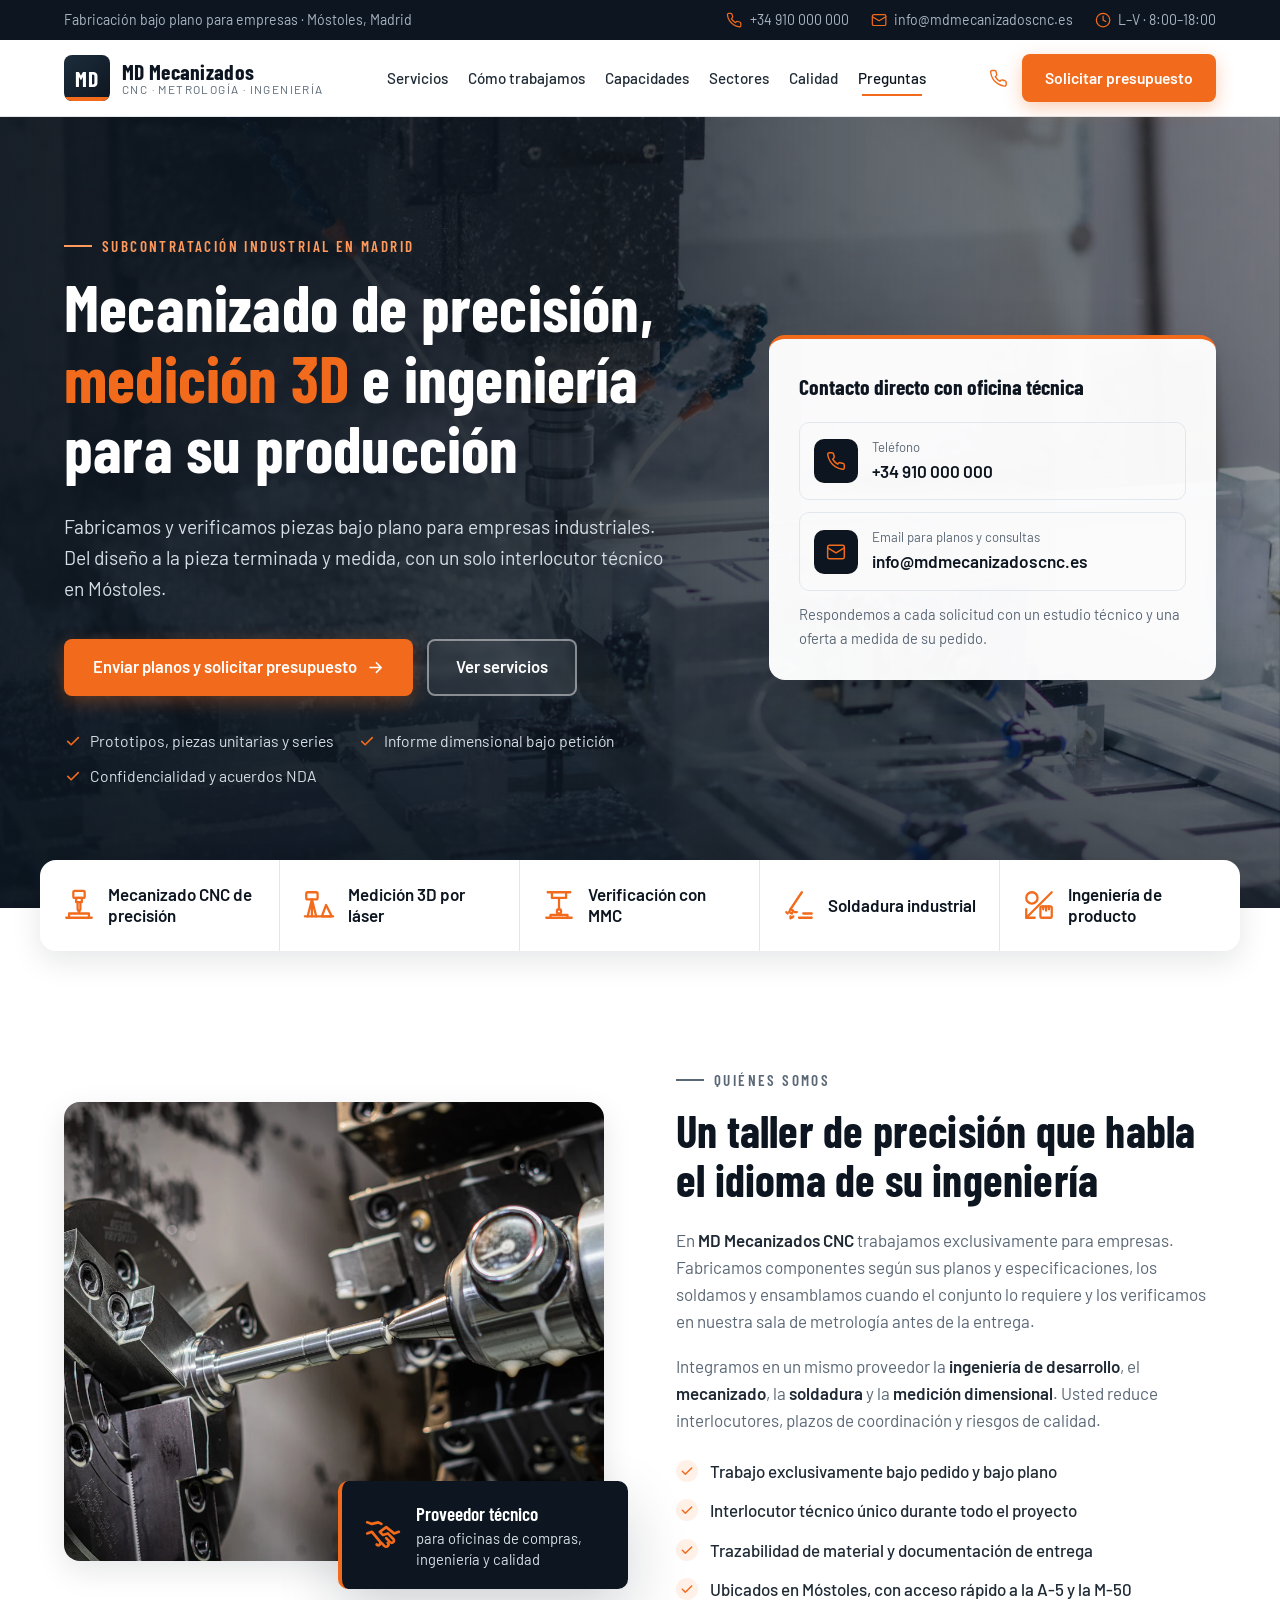
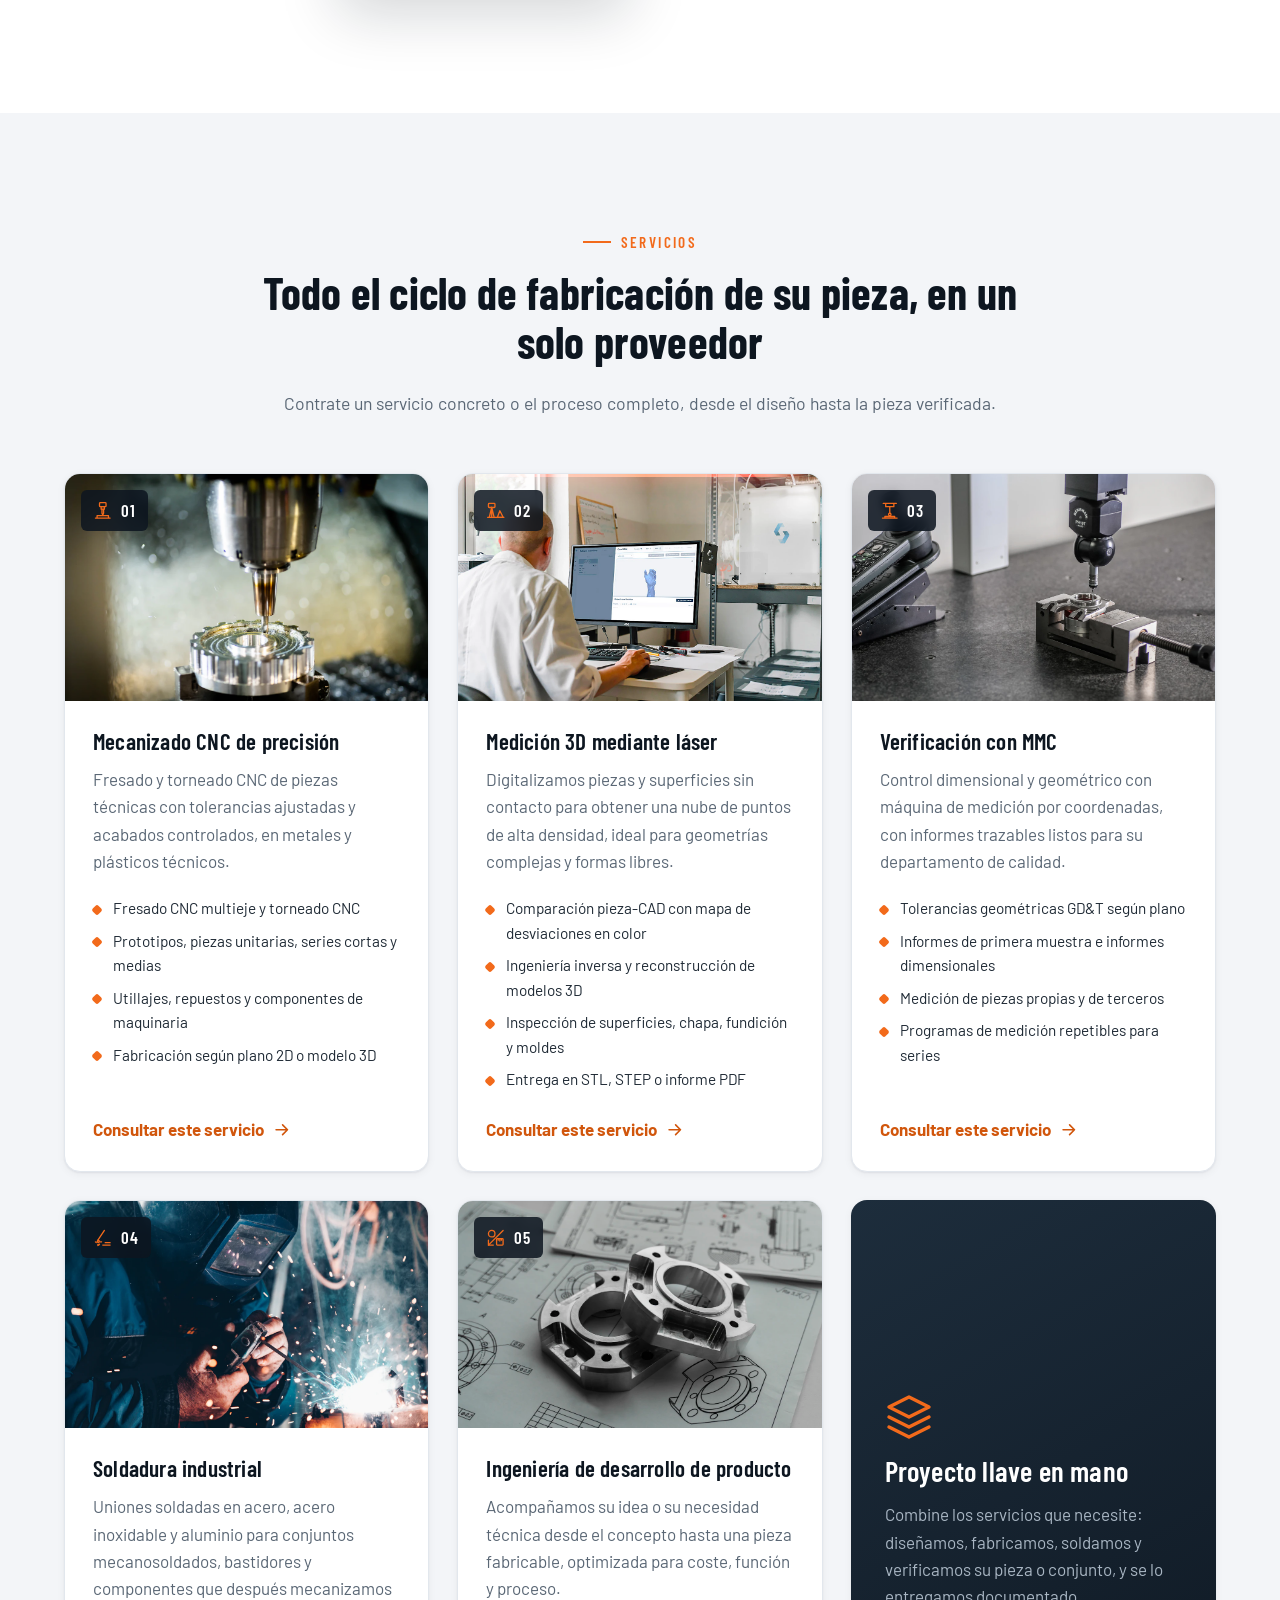
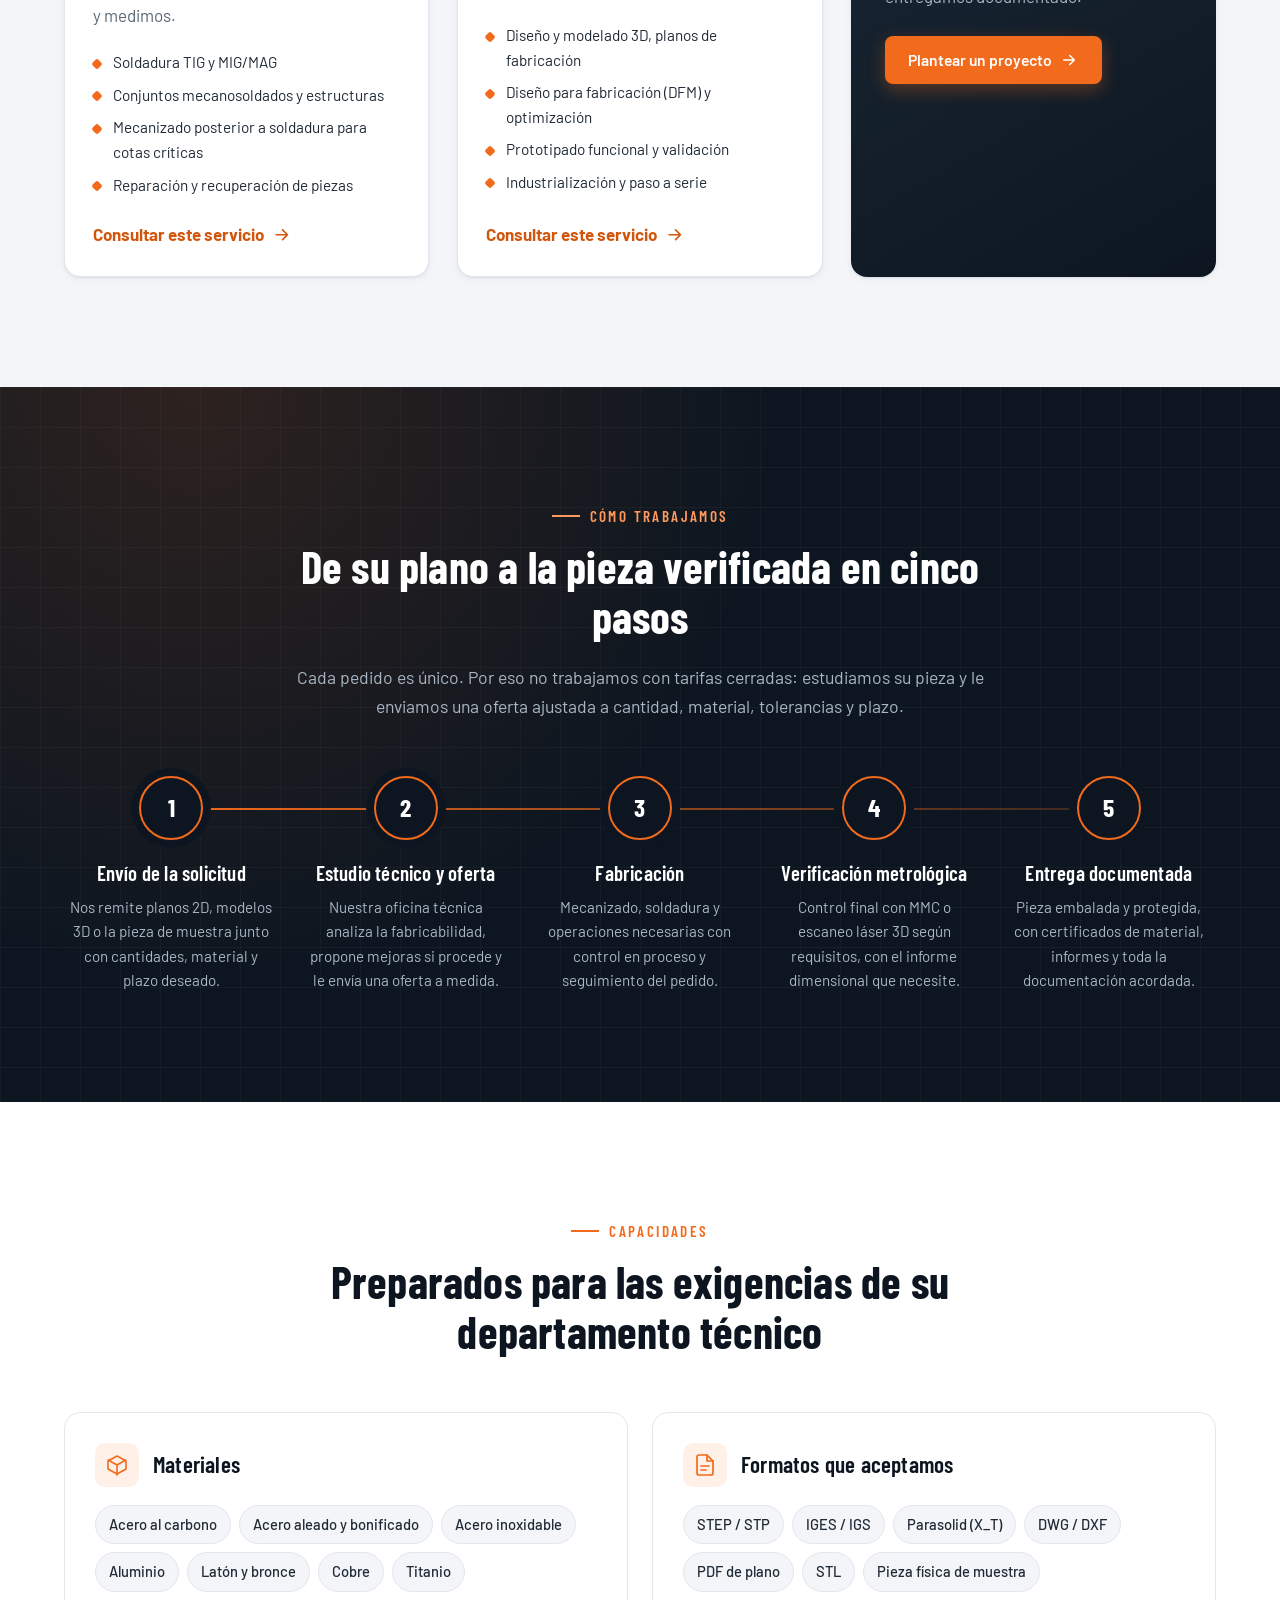
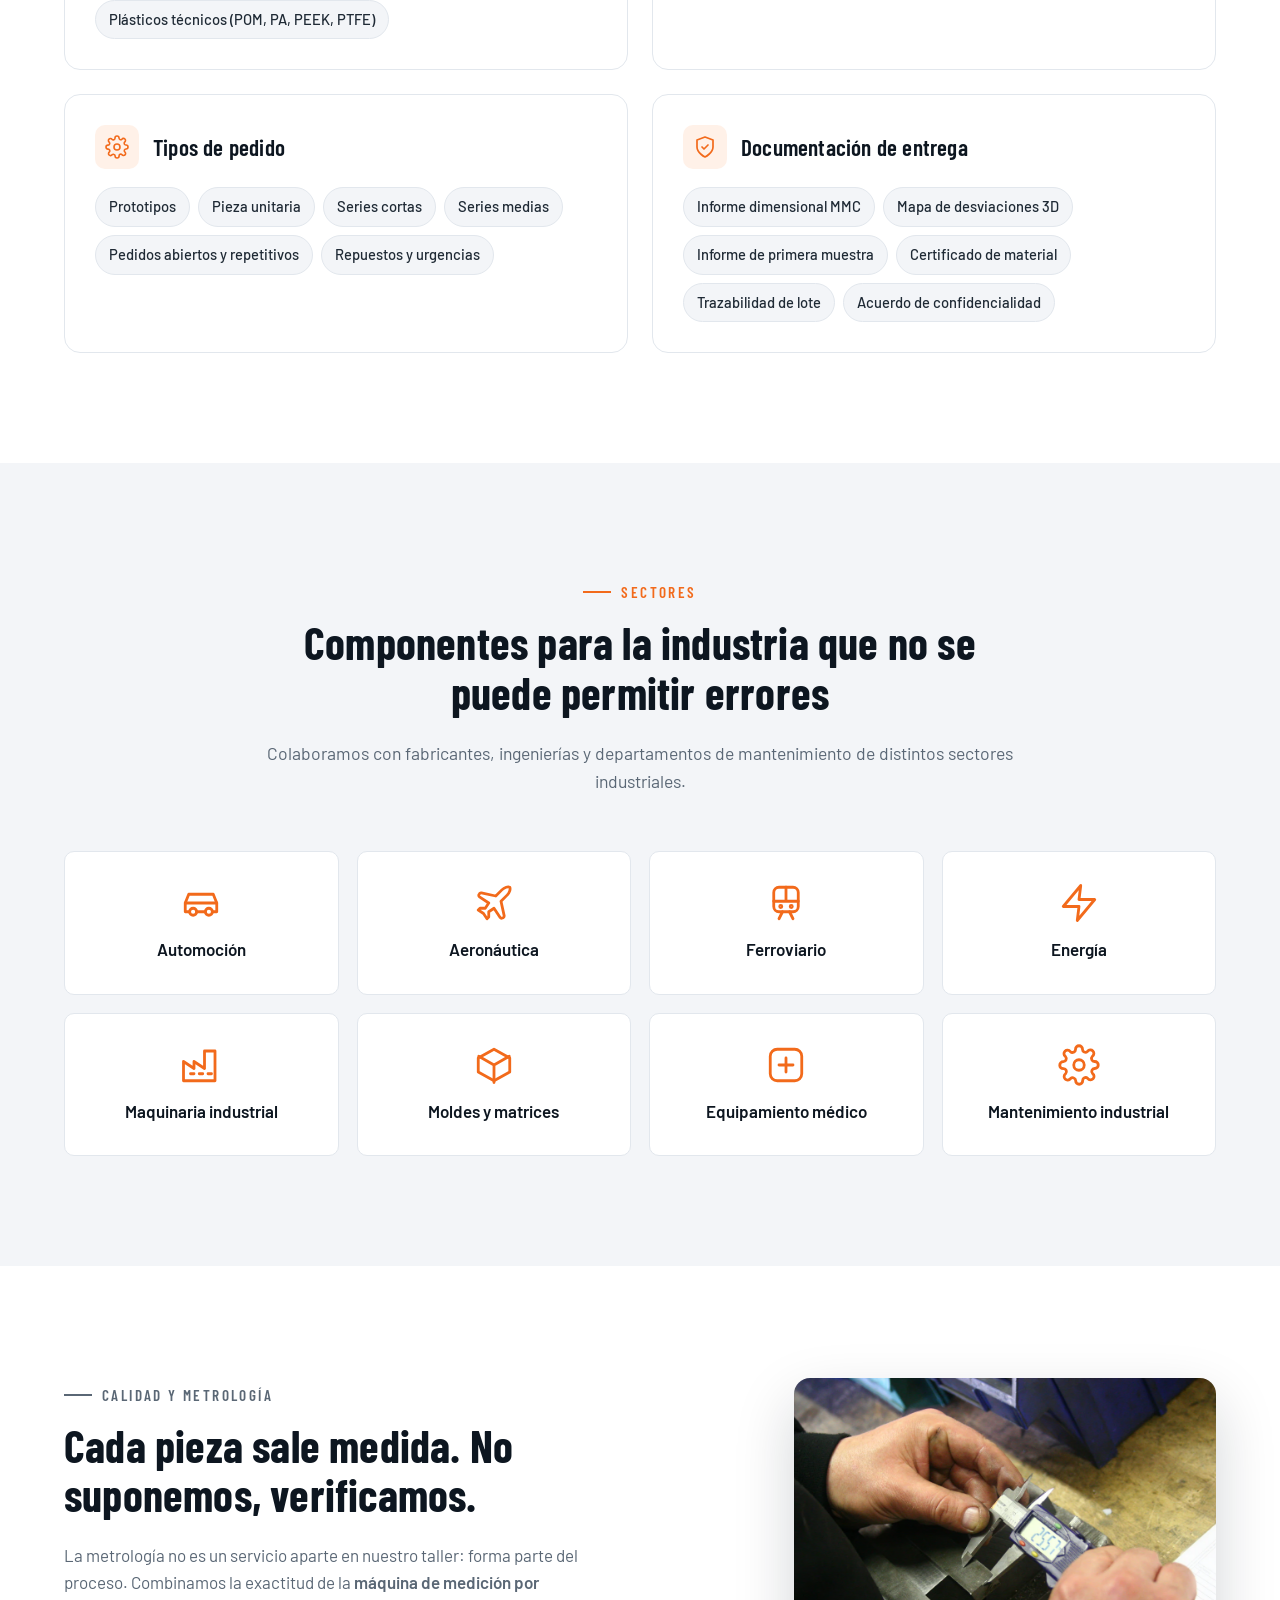
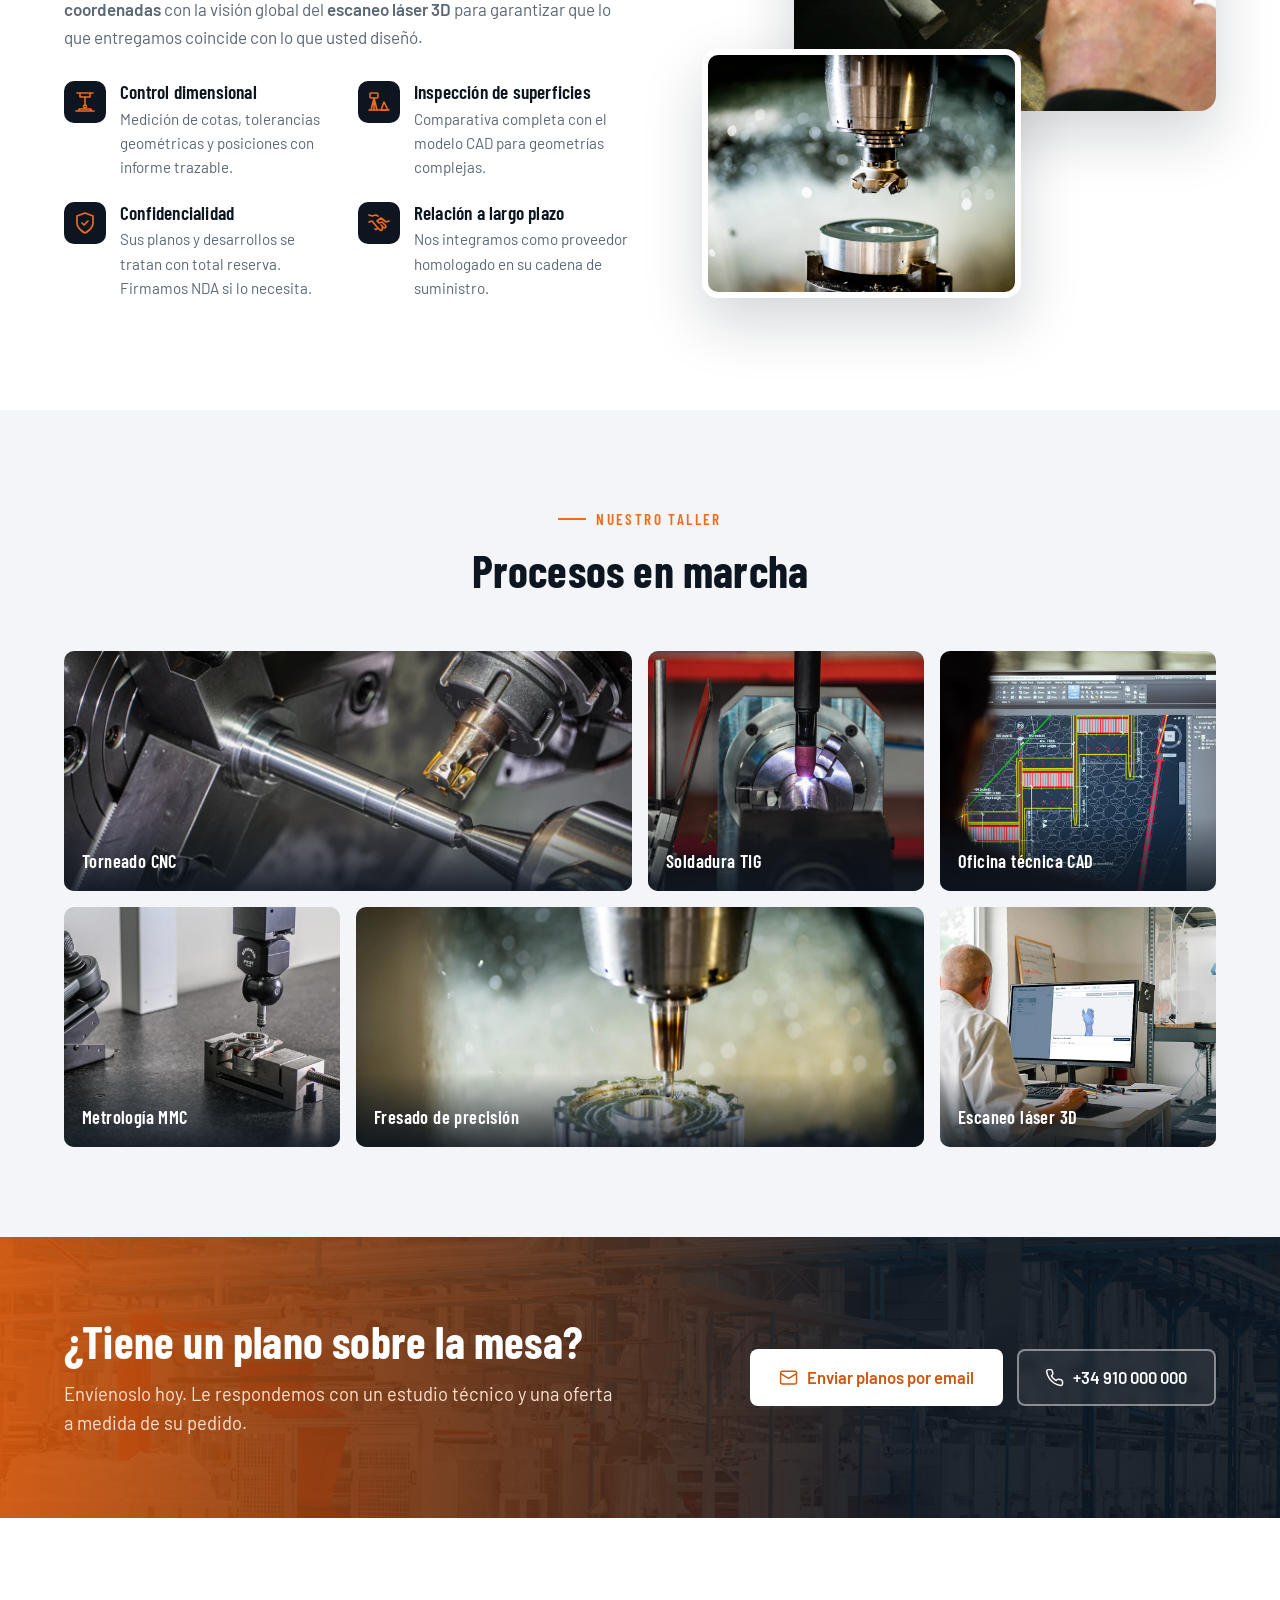
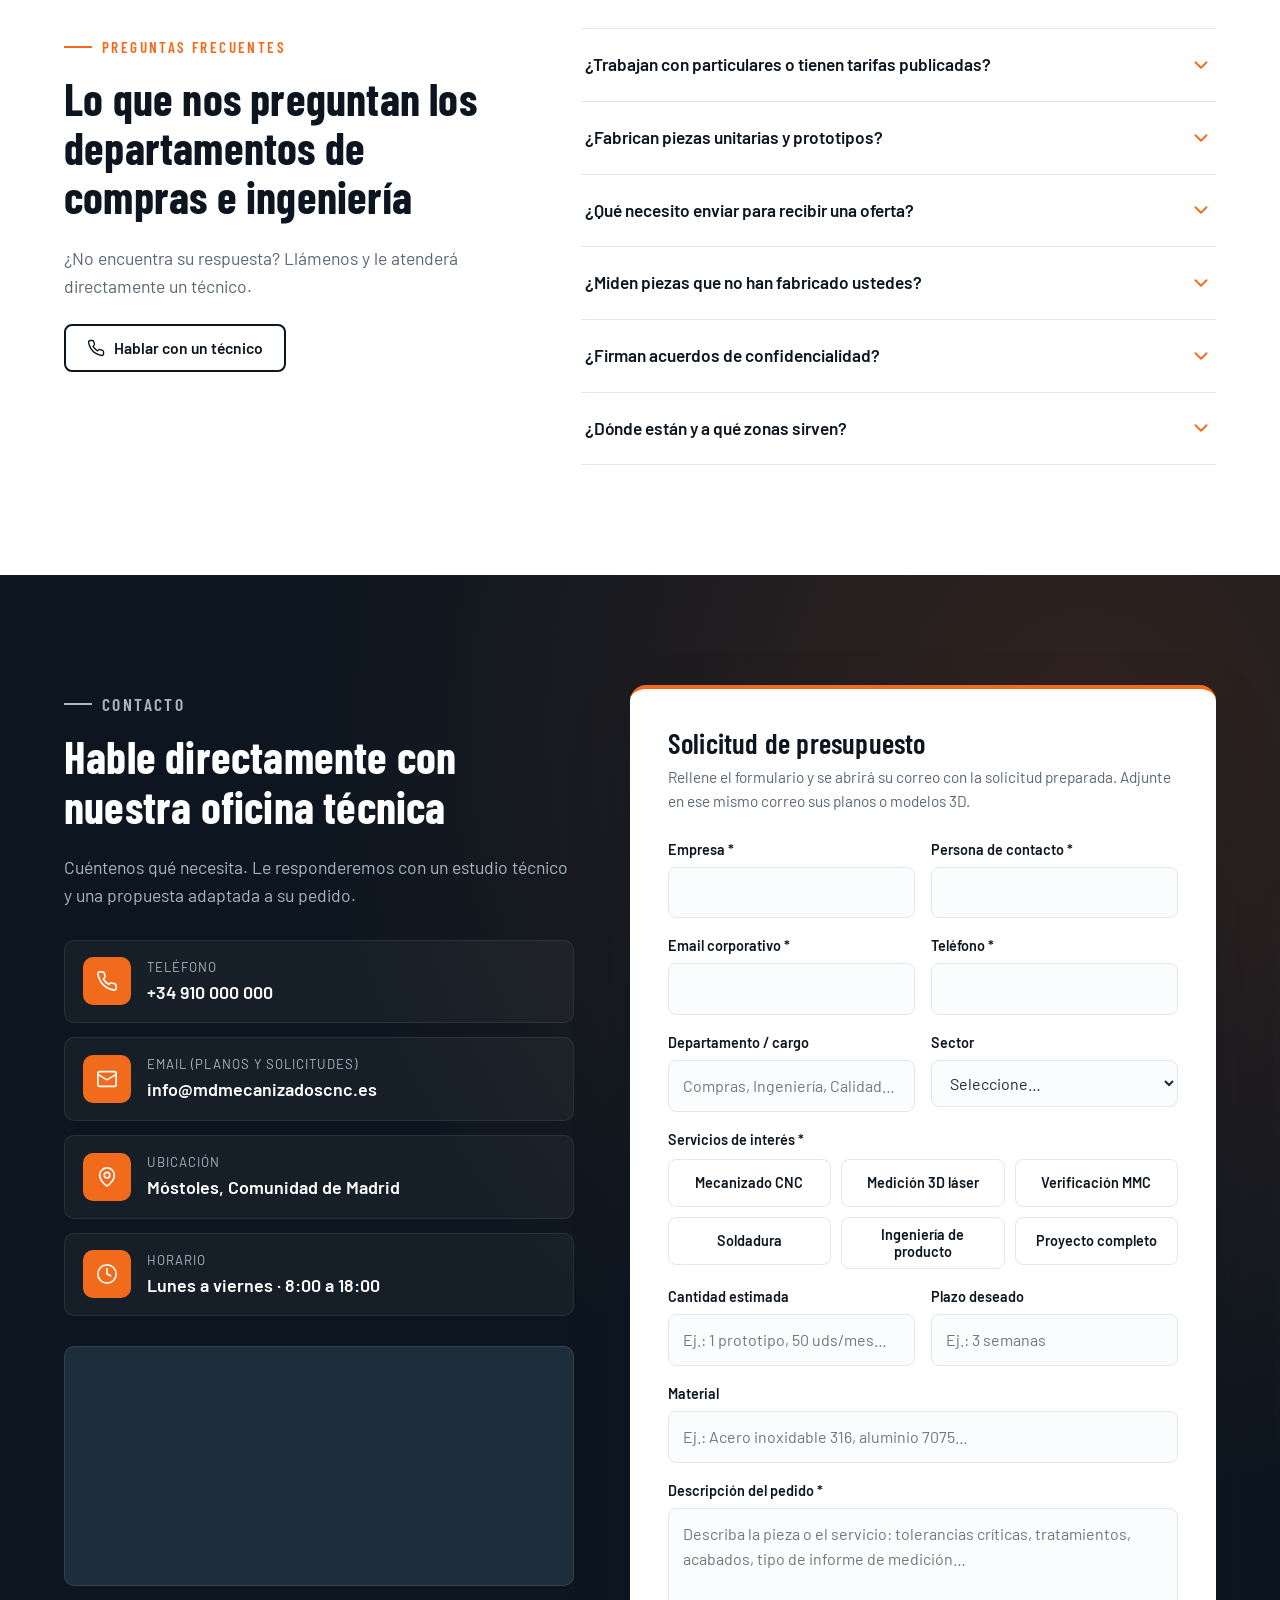
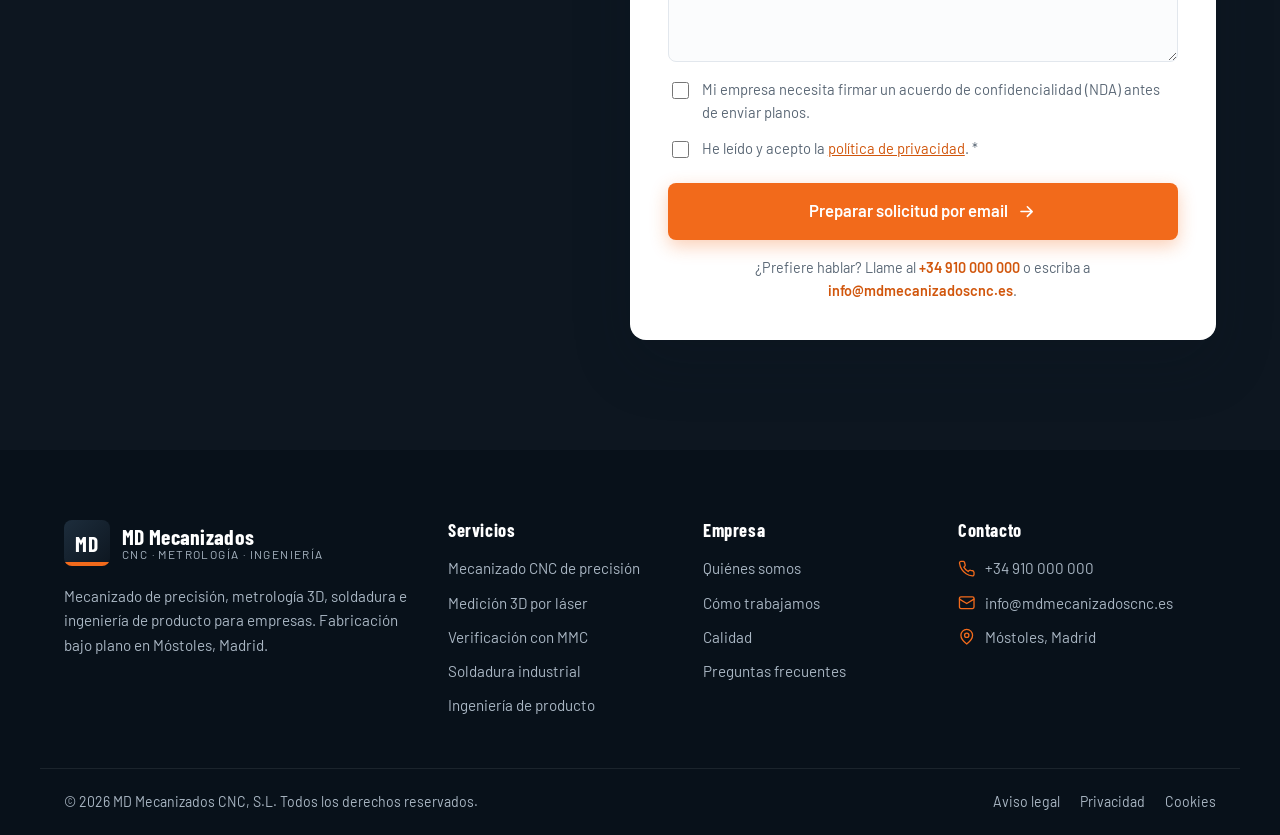
==== index.html @ 77278c68 "Crear web corporativa B2B para MD Mecanizados CNC Web estática orientada a empresas para un taller d" ====
<!doctype html>
<html lang="es" class="no-js">
<head>
  <meta charset="utf-8">
  <meta name="viewport" content="width=device-width, initial-scale=1">
  <title>MD Mecanizados CNC · Mecanizado de precisión y metrología en Móstoles (Madrid)</title>
  <meta name="description" content="Mecanizado CNC de precisión, medición 3D por láser, verificación con MMC, soldadura e ingeniería de desarrollo de producto para empresas. Fabricación bajo plano en Móstoles, Madrid. Solicite presupuesto.">
  <meta name="keywords" content="mecanizado CNC Móstoles, mecanizado de precisión Madrid, medición 3D láser, MMC, máquina de medición por coordenadas, soldadura industrial, ingeniería de producto, fabricación bajo plano, subcontratación mecanizado">
  <meta name="theme-color" content="#0d1620">
  <link rel="canonical" href="https://www.mdmecanizadoscnc.es/">

  <meta property="og:type" content="website">
  <meta property="og:locale" content="es_ES">
  <meta property="og:title" content="MD Mecanizados CNC · Mecanizado de precisión y metrología">
  <meta property="og:description" content="Su socio industrial en Móstoles: mecanizado CNC, medición 3D láser, MMC, soldadura e ingeniería de producto. Fabricación bajo plano para empresas.">
  <meta property="og:image" content="assets/img/hero-fresado-cnc.webp">

  <link rel="icon" href="assets/img/favicon.svg" type="image/svg+xml">
  <link rel="preload" as="image" href="assets/img/hero-fresado-cnc.webp">
  <link rel="preload" href="assets/fonts/barlow-condensed-700.woff2" as="font" type="font/woff2" crossorigin>
  <link rel="stylesheet" href="assets/css/styles.css">

  <script type="application/ld+json">
  {
    "@context": "https://schema.org",
    "@type": "LocalBusiness",
    "name": "MD Mecanizados CNC, S.L.",
    "description": "Mecanizado CNC de precisión, medición 3D por láser, verificación dimensional con MMC, soldadura e ingeniería de desarrollo de producto para empresas.",
    "url": "https://www.mdmecanizadoscnc.es/",
    "telephone": "+34 910 000 000",
    "email": "info@mdmecanizadoscnc.es",
    "image": "assets/img/hero-fresado-cnc.webp",
    "address": {
      "@type": "PostalAddress",
      "addressLocality": "Móstoles",
      "addressRegion": "Madrid",
      "addressCountry": "ES"
    },
    "areaServed": "ES",
    "openingHoursSpecification": [{
      "@type": "OpeningHoursSpecification",
      "dayOfWeek": ["Monday", "Tuesday", "Wednesday", "Thursday", "Friday"],
      "opens": "08:00",
      "closes": "18:00"
    }]
  }
  </script>
</head>
<body>

<!-- Iconos SVG reutilizables -->
<svg width="0" height="0" style="position:absolute" aria-hidden="true">
  <symbol id="i-phone" viewBox="0 0 24 24"><path fill="none" stroke="currentColor" stroke-width="1.8" stroke-linecap="round" stroke-linejoin="round" d="M22 16.9v3a2 2 0 0 1-2.2 2 19.8 19.8 0 0 1-8.6-3.1 19.5 19.5 0 0 1-6-6A19.8 19.8 0 0 1 2.1 4.2 2 2 0 0 1 4.1 2h3a2 2 0 0 1 2 1.7c.1.9.4 1.8.7 2.7a2 2 0 0 1-.5 2.1L8 9.8a16 16 0 0 0 6 6l1.3-1.3a2 2 0 0 1 2.1-.4c.9.3 1.8.6 2.7.7a2 2 0 0 1 1.7 2z"/></symbol>
  <symbol id="i-mail" viewBox="0 0 24 24"><g fill="none" stroke="currentColor" stroke-width="1.8" stroke-linecap="round" stroke-linejoin="round"><rect x="2" y="4" width="20" height="16" rx="2"/><path d="m22 7-10 6L2 7"/></g></symbol>
  <symbol id="i-pin" viewBox="0 0 24 24"><g fill="none" stroke="currentColor" stroke-width="1.8" stroke-linecap="round" stroke-linejoin="round"><path d="M20 10c0 6-8 12-8 12s-8-6-8-12a8 8 0 0 1 16 0z"/><circle cx="12" cy="10" r="3"/></g></symbol>
  <symbol id="i-clock" viewBox="0 0 24 24"><g fill="none" stroke="currentColor" stroke-width="1.8" stroke-linecap="round"><circle cx="12" cy="12" r="10"/><path d="M12 6v6l4 2"/></g></symbol>
  <symbol id="i-arrow" viewBox="0 0 24 24"><path fill="none" stroke="currentColor" stroke-width="2" stroke-linecap="round" stroke-linejoin="round" d="M5 12h14M13 6l6 6-6 6"/></symbol>
  <symbol id="i-check" viewBox="0 0 24 24"><path fill="none" stroke="currentColor" stroke-width="2.2" stroke-linecap="round" stroke-linejoin="round" d="m5 12.5 4.5 4.5L19 7.5"/></symbol>
  <symbol id="i-mill" viewBox="0 0 24 24"><g fill="none" stroke="currentColor" stroke-width="1.6" stroke-linecap="round" stroke-linejoin="round"><rect x="8" y="2" width="8" height="5" rx="1"/><path d="M10 7h4v3h-4zM11 10h2v5l-1 2-1-2z"/><path d="M3 21h18M5 21v-3h14v3"/></g></symbol>
  <symbol id="i-laser" viewBox="0 0 24 24"><g fill="none" stroke="currentColor" stroke-width="1.6" stroke-linecap="round" stroke-linejoin="round"><rect x="3" y="3" width="8" height="5" rx="1"/><path d="M7 8l-3 12M7 8l3 12M7 8v12"/><path d="M14 20l3-8 4 8z"/><path d="M2 20h20"/></g></symbol>
  <symbol id="i-probe" viewBox="0 0 24 24"><g fill="none" stroke="currentColor" stroke-width="1.6" stroke-linecap="round" stroke-linejoin="round"><path d="M4 3h16M7 3v4h10V3M12 7v8"/><circle cx="12" cy="16.5" r="1.5"/><path d="M3 21h18M6 21v-2h12v2"/></g></symbol>
  <symbol id="i-weld" viewBox="0 0 24 24"><g fill="none" stroke="currentColor" stroke-width="1.6" stroke-linecap="round" stroke-linejoin="round"><path d="M14 3l-8 12"/><path d="M5 17l1-2 2 1-1 2z"/><path d="M8 20l-1 1M4 18l-1-1M9 17h1.5M6 21.5V20"/><path d="M12 21h9M15 18h6"/></g></symbol>
  <symbol id="i-eng" viewBox="0 0 24 24"><g fill="none" stroke="currentColor" stroke-width="1.6" stroke-linecap="round" stroke-linejoin="round"><path d="M3 21 21 3"/><path d="M3 15v6h6"/><rect x="13" y="13" width="8" height="8" rx="1"/><path d="M15 13v2M17 13v3M19 13v2"/><circle cx="7" cy="7" r="4"/></g></symbol>
  <symbol id="i-shield" viewBox="0 0 24 24"><g fill="none" stroke="currentColor" stroke-width="1.7" stroke-linecap="round" stroke-linejoin="round"><path d="M12 22s8-4 8-10V5l-8-3-8 3v7c0 6 8 10 8 10z"/><path d="m9 12 2 2 4-4"/></g></symbol>
  <symbol id="i-doc" viewBox="0 0 24 24"><g fill="none" stroke="currentColor" stroke-width="1.7" stroke-linecap="round" stroke-linejoin="round"><path d="M14 2H6a2 2 0 0 0-2 2v16a2 2 0 0 0 2 2h12a2 2 0 0 0 2-2V8z"/><path d="M14 2v6h6M8 13h8M8 17h5"/></g></symbol>
  <symbol id="i-layers" viewBox="0 0 24 24"><g fill="none" stroke="currentColor" stroke-width="1.7" stroke-linecap="round" stroke-linejoin="round"><path d="m12 2 10 5-10 5L2 7z"/><path d="m2 17 10 5 10-5M2 12l10 5 10-5"/></g></symbol>
  <symbol id="i-handshake" viewBox="0 0 24 24"><g fill="none" stroke="currentColor" stroke-width="1.7" stroke-linecap="round" stroke-linejoin="round"><path d="M11 17l2 2a1.4 1.4 0 0 0 2-2"/><path d="m14 14 2.5 2.5a1.4 1.4 0 0 0 2-2L15 11l-3 1-2-2 4-3 5 4 3-1"/><path d="M2 11l3-1 5 6a1.4 1.4 0 0 1-2 2"/><path d="M2 4l3 1 4-1 2 1"/></g></symbol>
  <symbol id="i-car" viewBox="0 0 24 24"><g fill="none" stroke="currentColor" stroke-width="1.6" stroke-linecap="round" stroke-linejoin="round"><path d="M5 17H3v-5l2-5h14l2 5v5h-2"/><circle cx="7.5" cy="17" r="2"/><circle cx="16.5" cy="17" r="2"/><path d="M9.5 17h5M3 12h18"/></g></symbol>
  <symbol id="i-plane" viewBox="0 0 24 24"><path fill="none" stroke="currentColor" stroke-width="1.6" stroke-linecap="round" stroke-linejoin="round" d="M17.8 19.2 16 11l3.5-3.5C21 6 21.5 4 21 3c-1-.5-3 0-4.5 1.5L13 8 4.8 6.2c-.5-.1-.9.1-1.1.5l-.3.5c-.2.5-.1 1 .3 1.3L9 12l-2 3H4l-1 1 3 2 2 3 1-1v-3l3-2 3.5 5.3c.3.4.8.5 1.3.3l.5-.2c.4-.3.6-.7.5-1.2z"/></symbol>
  <symbol id="i-train" viewBox="0 0 24 24"><g fill="none" stroke="currentColor" stroke-width="1.6" stroke-linecap="round" stroke-linejoin="round"><rect x="5" y="3" width="14" height="14" rx="3"/><path d="M5 11h14M12 3v8M8 21l2-4M16 21l-2-4"/><circle cx="9" cy="14" r=".6"/><circle cx="15" cy="14" r=".6"/></g></symbol>
  <symbol id="i-bolt" viewBox="0 0 24 24"><path fill="none" stroke="currentColor" stroke-width="1.6" stroke-linecap="round" stroke-linejoin="round" d="M13 2 3 14h9l-1 8 10-12h-9z"/></symbol>
  <symbol id="i-factory" viewBox="0 0 24 24"><g fill="none" stroke="currentColor" stroke-width="1.6" stroke-linecap="round" stroke-linejoin="round"><path d="M2 21V10l6 4v-4l6 4V4h6v17z"/><path d="M6 17h2M11 17h2M16 17h2"/></g></symbol>
  <symbol id="i-medical" viewBox="0 0 24 24"><g fill="none" stroke="currentColor" stroke-width="1.6" stroke-linecap="round" stroke-linejoin="round"><rect x="3" y="3" width="18" height="18" rx="4"/><path d="M12 8v8M8 12h8"/></g></symbol>
  <symbol id="i-cube" viewBox="0 0 24 24"><g fill="none" stroke="currentColor" stroke-width="1.6" stroke-linecap="round" stroke-linejoin="round"><path d="M21 16V8l-9-5-9 5v8l9 5z"/><path d="m3.3 7 8.7 5 8.7-5M12 22V12"/></g></symbol>
  <symbol id="i-gear" viewBox="0 0 24 24"><g fill="none" stroke="currentColor" stroke-width="1.6" stroke-linecap="round" stroke-linejoin="round"><circle cx="12" cy="12" r="3"/><path d="M19.4 15a1.7 1.7 0 0 0 .3 1.8l.1.1a2 2 0 1 1-2.8 2.8l-.1-.1a1.7 1.7 0 0 0-1.8-.3 1.7 1.7 0 0 0-1 1.5V21a2 2 0 1 1-4 0v-.1a1.7 1.7 0 0 0-1.1-1.5 1.7 1.7 0 0 0-1.8.3l-.1.1a2 2 0 1 1-2.8-2.8l.1-.1a1.7 1.7 0 0 0 .3-1.8 1.7 1.7 0 0 0-1.5-1H3a2 2 0 1 1 0-4h.1a1.7 1.7 0 0 0 1.5-1.1 1.7 1.7 0 0 0-.3-1.8l-.1-.1a2 2 0 1 1 2.8-2.8l.1.1a1.7 1.7 0 0 0 1.8.3H9a1.7 1.7 0 0 0 1-1.5V3a2 2 0 1 1 4 0v.1a1.7 1.7 0 0 0 1 1.5 1.7 1.7 0 0 0 1.8-.3l.1-.1a2 2 0 1 1 2.8 2.8l-.1.1a1.7 1.7 0 0 0-.3 1.8V9a1.7 1.7 0 0 0 1.5 1H21a2 2 0 1 1 0 4h-.1a1.7 1.7 0 0 0-1.5 1z"/></g></symbol>
  <symbol id="i-chevron" viewBox="0 0 24 24"><path fill="none" stroke="currentColor" stroke-width="2" stroke-linecap="round" stroke-linejoin="round" d="m6 9 6 6 6-6"/></symbol>
</svg>

<a class="skip-link" href="#main">Saltar al contenido</a>

<!-- Barra superior de contacto -->
<div class="topbar">
  <div class="container topbar__inner">
    <p class="topbar__claim">Fabricación bajo plano para empresas · Móstoles, Madrid</p>
    <ul class="topbar__contact">
      <li><a href="tel:+34910000000"><svg class="ico"><use href="#i-phone"/></svg>+34 910 000 000</a></li>
      <li><a href="mailto:info@mdmecanizadoscnc.es"><svg class="ico"><use href="#i-mail"/></svg>info@mdmecanizadoscnc.es</a></li>
      <li class="hide-sm"><svg class="ico"><use href="#i-clock"/></svg>L–V · 8:00–18:00</li>
    </ul>
  </div>
</div>

<!-- Cabecera -->
<header class="header" id="top">
  <div class="container header__inner">
    <a href="#top" class="brand" aria-label="MD Mecanizados CNC, inicio">
      <span class="brand__mark" aria-hidden="true">MD</span>
      <span class="brand__text">
        <strong>MD Mecanizados</strong>
        <small>CNC · Metrología · Ingeniería</small>
      </span>
    </a>

    <nav class="nav" id="nav" aria-label="Navegación principal">
      <ul class="nav__list">
        <li><a href="#servicios">Servicios</a></li>
        <li><a href="#proceso">Cómo trabajamos</a></li>
        <li><a href="#capacidades">Capacidades</a></li>
        <li><a href="#sectores">Sectores</a></li>
        <li><a href="#calidad">Calidad</a></li>
        <li><a href="#faq">Preguntas</a></li>
        <li class="nav__cta-mobile"><a href="#contacto" class="btn btn--primary">Solicitar presupuesto</a></li>
      </ul>
    </nav>

    <div class="header__actions">
      <a href="tel:+34910000000" class="header__phone"><svg class="ico"><use href="#i-phone"/></svg><span>910 000 000</span></a>
      <a href="#contacto" class="btn btn--primary hide-md">Solicitar presupuesto</a>
      <button class="nav-toggle" id="navToggle" aria-controls="nav" aria-expanded="false" aria-label="Abrir menú">
        <span></span><span></span><span></span>
      </button>
    </div>
  </div>
</header>

<main id="main">

  <!-- HERO -->
  <section class="hero">
    <div class="hero__bg" aria-hidden="true">
      <img src="assets/img/hero-fresado-cnc.webp" alt="" width="1920" height="1282" fetchpriority="high">
    </div>
    <div class="container hero__inner">
      <div class="hero__content">
        <p class="eyebrow eyebrow--light">Subcontratación industrial en Madrid</p>
        <h1>Mecanizado de precisión, <span class="accent">medición 3D</span> e ingeniería para su producción</h1>
        <p class="hero__lead">Fabricamos y verificamos piezas bajo plano para empresas industriales. Del diseño a la pieza terminada y medida, con un solo interlocutor técnico en Móstoles.</p>
        <div class="hero__actions">
          <a href="#contacto" class="btn btn--primary btn--lg">Enviar planos y solicitar presupuesto <svg class="ico"><use href="#i-arrow"/></svg></a>
          <a href="#servicios" class="btn btn--ghost btn--lg">Ver servicios</a>
        </div>
        <ul class="hero__points">
          <li><svg class="ico"><use href="#i-check"/></svg>Prototipos, piezas unitarias y series</li>
          <li><svg class="ico"><use href="#i-check"/></svg>Informe dimensional bajo petición</li>
          <li><svg class="ico"><use href="#i-check"/></svg>Confidencialidad y acuerdos NDA</li>
        </ul>
      </div>

      <aside class="hero__card" aria-label="Contacto directo">
        <p class="hero__card-title">Contacto directo con oficina técnica</p>
        <a href="tel:+34910000000" class="hero__card-line">
          <span class="hero__card-ico"><svg class="ico"><use href="#i-phone"/></svg></span>
          <span><small>Teléfono</small><strong>+34 910 000 000</strong></span>
        </a>
        <a href="mailto:info@mdmecanizadoscnc.es" class="hero__card-line">
          <span class="hero__card-ico"><svg class="ico"><use href="#i-mail"/></svg></span>
          <span><small>Email para planos y consultas</small><strong>info@mdmecanizadoscnc.es</strong></span>
        </a>
        <p class="hero__card-note">Respondemos a cada solicitud con un estudio técnico y una oferta a medida de su pedido.</p>
      </aside>
    </div>
  </section>

  <!-- Barra de servicios rápidos -->
  <section class="quickbar" aria-label="Resumen de servicios">
    <div class="container quickbar__grid">
      <a href="#srv-mecanizado" class="quickbar__item"><svg class="ico"><use href="#i-mill"/></svg><span>Mecanizado CNC de precisión</span></a>
      <a href="#srv-laser" class="quickbar__item"><svg class="ico"><use href="#i-laser"/></svg><span>Medición 3D por láser</span></a>
      <a href="#srv-mmc" class="quickbar__item"><svg class="ico"><use href="#i-probe"/></svg><span>Verificación con MMC</span></a>
      <a href="#srv-soldadura" class="quickbar__item"><svg class="ico"><use href="#i-weld"/></svg><span>Soldadura industrial</span></a>
      <a href="#srv-ingenieria" class="quickbar__item"><svg class="ico"><use href="#i-eng"/></svg><span>Ingeniería de producto</span></a>
    </div>
  </section>

  <!-- SOBRE NOSOTROS / PROPUESTA -->
  <section class="section about" id="empresa">
    <div class="container about__grid">
      <div class="about__media reveal">
        <img src="assets/img/torno-cnc.webp" alt="Torreta de un torno CNC con herramientas de corte" width="1200" height="800" loading="lazy">
        <div class="about__badge">
          <svg class="ico"><use href="#i-handshake"/></svg>
          <p><strong>Proveedor técnico</strong>para oficinas de compras, ingeniería y calidad</p>
        </div>
      </div>
      <div class="about__text reveal">
        <p class="eyebrow">Quiénes somos</p>
        <h2>Un taller de precisión que habla el idioma de su ingeniería</h2>
        <p>En <strong>MD Mecanizados CNC</strong> trabajamos exclusivamente para empresas. Fabricamos componentes según sus planos y especificaciones, los soldamos y ensamblamos cuando el conjunto lo requiere y los verificamos en nuestra sala de metrología antes de la entrega.</p>
        <p>Integramos en un mismo proveedor la <strong>ingeniería de desarrollo</strong>, el <strong>mecanizado</strong>, la <strong>soldadura</strong> y la <strong>medición dimensional</strong>. Usted reduce interlocutores, plazos de coordinación y riesgos de calidad.</p>
        <ul class="ticks">
          <li><svg class="ico"><use href="#i-check"/></svg>Trabajo exclusivamente bajo pedido y bajo plano</li>
          <li><svg class="ico"><use href="#i-check"/></svg>Interlocutor técnico único durante todo el proyecto</li>
          <li><svg class="ico"><use href="#i-check"/></svg>Trazabilidad de material y documentación de entrega</li>
          <li><svg class="ico"><use href="#i-check"/></svg>Ubicados en Móstoles, con acceso rápido a la A-5 y la M-50</li>
        </ul>
      </div>
    </div>
  </section>

  <!-- SERVICIOS -->
  <section class="section section--alt" id="servicios">
    <div class="container">
      <header class="section__head reveal">
        <p class="eyebrow">Servicios</p>
        <h2>Todo el ciclo de fabricación de su pieza, en un solo proveedor</h2>
        <p>Contrate un servicio concreto o el proceso completo, desde el diseño hasta la pieza verificada.</p>
      </header>

      <div class="services">
        <!-- Mecanizado -->
        <article class="service reveal" id="srv-mecanizado">
          <div class="service__media">
            <img src="assets/img/mecanizado-cnc.webp" alt="Fresa CNC mecanizando una pieza de aluminio" width="1200" height="739" loading="lazy">
            <span class="service__tag"><svg class="ico"><use href="#i-mill"/></svg>01</span>
          </div>
          <div class="service__body">
            <h3>Mecanizado CNC de precisión</h3>
            <p>Fresado y torneado CNC de piezas técnicas con tolerancias ajustadas y acabados controlados, en metales y plásticos técnicos.</p>
            <ul class="service__list">
              <li>Fresado CNC multieje y torneado CNC</li>
              <li>Prototipos, piezas unitarias, series cortas y medias</li>
              <li>Utillajes, repuestos y componentes de maquinaria</li>
              <li>Fabricación según plano 2D o modelo 3D</li>
            </ul>
            <a href="#contacto" class="service__link" data-service="Mecanizado CNC de precisión">Consultar este servicio <svg class="ico"><use href="#i-arrow"/></svg></a>
          </div>
        </article>

        <!-- Láser 3D -->
        <article class="service reveal" id="srv-laser">
          <div class="service__media service__media--scan">
            <img src="assets/img/medicion-laser-3d.webp" alt="Técnico analizando en pantalla el modelo 3D obtenido mediante escaneado" width="1200" height="800" loading="lazy">
            <span class="scanline" aria-hidden="true"></span>
            <span class="service__tag"><svg class="ico"><use href="#i-laser"/></svg>02</span>
          </div>
          <div class="service__body">
            <h3>Medición 3D mediante láser</h3>
            <p>Digitalizamos piezas y superficies sin contacto para obtener una nube de puntos de alta densidad, ideal para geometrías complejas y formas libres.</p>
            <ul class="service__list">
              <li>Comparación pieza-CAD con mapa de desviaciones en color</li>
              <li>Ingeniería inversa y reconstrucción de modelos 3D</li>
              <li>Inspección de superficies, chapa, fundición y moldes</li>
              <li>Entrega en STL, STEP o informe PDF</li>
            </ul>
            <a href="#contacto" class="service__link" data-service="Medición 3D por láser">Consultar este servicio <svg class="ico"><use href="#i-arrow"/></svg></a>
          </div>
        </article>

        <!-- MMC -->
        <article class="service reveal" id="srv-mmc">
          <div class="service__media">
            <img src="assets/img/mmc-palpador.webp" alt="Palpador de una máquina de medición por coordenadas verificando una pieza" width="1200" height="800" loading="lazy">
            <span class="service__tag"><svg class="ico"><use href="#i-probe"/></svg>03</span>
          </div>
          <div class="service__body">
            <h3>Verificación con MMC</h3>
            <p>Control dimensional y geométrico con máquina de medición por coordenadas, con informes trazables listos para su departamento de calidad.</p>
            <ul class="service__list">
              <li>Tolerancias geométricas GD&amp;T según plano</li>
              <li>Informes de primera muestra e informes dimensionales</li>
              <li>Medición de piezas propias y de terceros</li>
              <li>Programas de medición repetibles para series</li>
            </ul>
            <a href="#contacto" class="service__link" data-service="Verificación con MMC">Consultar este servicio <svg class="ico"><use href="#i-arrow"/></svg></a>
          </div>
        </article>

        <!-- Soldadura -->
        <article class="service reveal" id="srv-soldadura">
          <div class="service__media">
            <img src="assets/img/soldadura.webp" alt="Soldador trabajando con protección en una estructura metálica" width="1200" height="800" loading="lazy">
            <span class="service__tag"><svg class="ico"><use href="#i-weld"/></svg>04</span>
          </div>
          <div class="service__body">
            <h3>Soldadura industrial</h3>
            <p>Uniones soldadas en acero, acero inoxidable y aluminio para conjuntos mecanosoldados, bastidores y componentes que después mecanizamos y medimos.</p>
            <ul class="service__list">
              <li>Soldadura TIG y MIG/MAG</li>
              <li>Conjuntos mecanosoldados y estructuras</li>
              <li>Mecanizado posterior a soldadura para cotas críticas</li>
              <li>Reparación y recuperación de piezas</li>
            </ul>
            <a href="#contacto" class="service__link" data-service="Soldadura industrial">Consultar este servicio <svg class="ico"><use href="#i-arrow"/></svg></a>
          </div>
        </article>

        <!-- Ingeniería -->
        <article class="service reveal" id="srv-ingenieria">
          <div class="service__media">
            <img src="assets/img/ingenieria-piezas.webp" alt="Piezas mecánicas de precisión sobre planos de ingeniería" width="1200" height="675" loading="lazy">
            <span class="service__tag"><svg class="ico"><use href="#i-eng"/></svg>05</span>
          </div>
          <div class="service__body">
            <h3>Ingeniería de desarrollo de producto</h3>
            <p>Acompañamos su idea o su necesidad técnica desde el concepto hasta una pieza fabricable, optimizada para coste, función y proceso.</p>
            <ul class="service__list">
              <li>Diseño y modelado 3D, planos de fabricación</li>
              <li>Diseño para fabricación (DFM) y optimización</li>
              <li>Prototipado funcional y validación</li>
              <li>Industrialización y paso a serie</li>
            </ul>
            <a href="#contacto" class="service__link" data-service="Ingeniería de desarrollo de producto">Consultar este servicio <svg class="ico"><use href="#i-arrow"/></svg></a>
          </div>
        </article>

        <!-- Integral -->
        <article class="service service--cta reveal">
          <div class="service__body">
            <svg class="ico ico--xl"><use href="#i-layers"/></svg>
            <h3>Proyecto llave en mano</h3>
            <p>Combine los servicios que necesite: diseñamos, fabricamos, soldamos y verificamos su pieza o conjunto, y se lo entregamos documentado.</p>
            <a href="#contacto" class="btn btn--primary" data-service="Proyecto completo (llave en mano)">Plantear un proyecto <svg class="ico"><use href="#i-arrow"/></svg></a>
          </div>
        </article>
      </div>
    </div>
  </section>

  <!-- PROCESO -->
  <section class="section process" id="proceso">
    <div class="container">
      <header class="section__head section__head--light reveal">
        <p class="eyebrow eyebrow--light">Cómo trabajamos</p>
        <h2>De su plano a la pieza verificada en cinco pasos</h2>
        <p>Cada pedido es único. Por eso no trabajamos con tarifas cerradas: estudiamos su pieza y le enviamos una oferta ajustada a cantidad, material, tolerancias y plazo.</p>
      </header>

      <ol class="steps">
        <li class="step reveal">
          <span class="step__num">1</span>
          <h3>Envío de la solicitud</h3>
          <p>Nos remite planos 2D, modelos 3D o la pieza de muestra junto con cantidades, material y plazo deseado.</p>
        </li>
        <li class="step reveal">
          <span class="step__num">2</span>
          <h3>Estudio técnico y oferta</h3>
          <p>Nuestra oficina técnica analiza la fabricabilidad, propone mejoras si procede y le envía una oferta a medida.</p>
        </li>
        <li class="step reveal">
          <span class="step__num">3</span>
          <h3>Fabricación</h3>
          <p>Mecanizado, soldadura y operaciones necesarias con control en proceso y seguimiento del pedido.</p>
        </li>
        <li class="step reveal">
          <span class="step__num">4</span>
          <h3>Verificación metrológica</h3>
          <p>Control final con MMC o escaneo láser 3D según requisitos, con el informe dimensional que necesite.</p>
        </li>
        <li class="step reveal">
          <span class="step__num">5</span>
          <h3>Entrega documentada</h3>
          <p>Pieza embalada y protegida, con certificados de material, informes y toda la documentación acordada.</p>
        </li>
      </ol>
    </div>
  </section>

  <!-- CAPACIDADES -->
  <section class="section" id="capacidades">
    <div class="container">
      <header class="section__head reveal">
        <p class="eyebrow">Capacidades</p>
        <h2>Preparados para las exigencias de su departamento técnico</h2>
      </header>

      <div class="caps">
        <div class="cap reveal">
          <div class="cap__head"><svg class="ico"><use href="#i-cube"/></svg><h3>Materiales</h3></div>
          <ul class="chips">
            <li>Acero al carbono</li><li>Acero aleado y bonificado</li><li>Acero inoxidable</li><li>Aluminio</li><li>Latón y bronce</li><li>Cobre</li><li>Titanio</li><li>Plásticos técnicos (POM, PA, PEEK, PTFE)</li>
          </ul>
        </div>
        <div class="cap reveal">
          <div class="cap__head"><svg class="ico"><use href="#i-doc"/></svg><h3>Formatos que aceptamos</h3></div>
          <ul class="chips">
            <li>STEP / STP</li><li>IGES / IGS</li><li>Parasolid (X_T)</li><li>DWG / DXF</li><li>PDF de plano</li><li>STL</li><li>Pieza física de muestra</li>
          </ul>
        </div>
        <div class="cap reveal">
          <div class="cap__head"><svg class="ico"><use href="#i-gear"/></svg><h3>Tipos de pedido</h3></div>
          <ul class="chips">
            <li>Prototipos</li><li>Pieza unitaria</li><li>Series cortas</li><li>Series medias</li><li>Pedidos abiertos y repetitivos</li><li>Repuestos y urgencias</li>
          </ul>
        </div>
        <div class="cap reveal">
          <div class="cap__head"><svg class="ico"><use href="#i-shield"/></svg><h3>Documentación de entrega</h3></div>
          <ul class="chips">
            <li>Informe dimensional MMC</li><li>Mapa de desviaciones 3D</li><li>Informe de primera muestra</li><li>Certificado de material</li><li>Trazabilidad de lote</li><li>Acuerdo de confidencialidad</li>
          </ul>
        </div>
      </div>
    </div>
  </section>

  <!-- SECTORES -->
  <section class="section section--alt" id="sectores">
    <div class="container">
      <header class="section__head reveal">
        <p class="eyebrow">Sectores</p>
        <h2>Componentes para la industria que no se puede permitir errores</h2>
        <p>Colaboramos con fabricantes, ingenierías y departamentos de mantenimiento de distintos sectores industriales.</p>
      </header>
      <ul class="sectors">
        <li class="sector reveal"><svg class="ico"><use href="#i-car"/></svg><span>Automoción</span></li>
        <li class="sector reveal"><svg class="ico"><use href="#i-plane"/></svg><span>Aeronáutica</span></li>
        <li class="sector reveal"><svg class="ico"><use href="#i-train"/></svg><span>Ferroviario</span></li>
        <li class="sector reveal"><svg class="ico"><use href="#i-bolt"/></svg><span>Energía</span></li>
        <li class="sector reveal"><svg class="ico"><use href="#i-factory"/></svg><span>Maquinaria industrial</span></li>
        <li class="sector reveal"><svg class="ico"><use href="#i-cube"/></svg><span>Moldes y matrices</span></li>
        <li class="sector reveal"><svg class="ico"><use href="#i-medical"/></svg><span>Equipamiento médico</span></li>
        <li class="sector reveal"><svg class="ico"><use href="#i-gear"/></svg><span>Mantenimiento industrial</span></li>
      </ul>
    </div>
  </section>

  <!-- CALIDAD -->
  <section class="section quality" id="calidad">
    <div class="container quality__grid">
      <div class="quality__text reveal">
        <p class="eyebrow">Calidad y metrología</p>
        <h2>Cada pieza sale medida. No suponemos, verificamos.</h2>
        <p>La metrología no es un servicio aparte en nuestro taller: forma parte del proceso. Combinamos la exactitud de la <strong>máquina de medición por coordenadas</strong> con la visión global del <strong>escaneo láser 3D</strong> para garantizar que lo que entregamos coincide con lo que usted diseñó.</p>
        <div class="features">
          <div class="feature">
            <svg class="ico"><use href="#i-probe"/></svg>
            <div><h3>Control dimensional</h3><p>Medición de cotas, tolerancias geométricas y posiciones con informe trazable.</p></div>
          </div>
          <div class="feature">
            <svg class="ico"><use href="#i-laser"/></svg>
            <div><h3>Inspección de superficies</h3><p>Comparativa completa con el modelo CAD para geometrías complejas.</p></div>
          </div>
          <div class="feature">
            <svg class="ico"><use href="#i-shield"/></svg>
            <div><h3>Confidencialidad</h3><p>Sus planos y desarrollos se tratan con total reserva. Firmamos NDA si lo necesita.</p></div>
          </div>
          <div class="feature">
            <svg class="ico"><use href="#i-handshake"/></svg>
            <div><h3>Relación a largo plazo</h3><p>Nos integramos como proveedor homologado en su cadena de suministro.</p></div>
          </div>
        </div>
      </div>
      <div class="quality__media reveal">
        <figure class="qm qm--a"><img src="assets/img/control-calidad.webp" alt="Operario midiendo una pieza mecanizada con calibre digital" width="1200" height="800" loading="lazy"></figure>
        <figure class="qm qm--b"><img src="assets/img/fresado-planeado.webp" alt="Planeado CNC de una pieza cilíndrica de aluminio" width="1200" height="675" loading="lazy"></figure>
      </div>
    </div>
  </section>

  <!-- GALERÍA -->
  <section class="section section--tight gallery-sec" aria-labelledby="galeria-title">
    <div class="container">
      <header class="section__head reveal">
        <p class="eyebrow">Nuestro taller</p>
        <h2 id="galeria-title">Procesos en marcha</h2>
      </header>
      <div class="gallery">
        <figure class="gallery__item gallery__item--wide reveal"><img src="assets/img/torneado-pieza.webp" alt="Torneado CNC de un eje de acero" width="1200" height="800" loading="lazy"><figcaption>Torneado CNC</figcaption></figure>
        <figure class="gallery__item reveal"><img src="assets/img/soldadura-tig.webp" alt="Soldadura TIG de una pieza cilíndrica en plato giratorio" width="1200" height="800" loading="lazy"><figcaption>Soldadura TIG</figcaption></figure>
        <figure class="gallery__item reveal"><img src="assets/img/ingenieria-cad.webp" alt="Pantalla con plano técnico en software CAD" width="1200" height="800" loading="lazy"><figcaption>Oficina técnica CAD</figcaption></figure>
        <figure class="gallery__item reveal"><img src="assets/img/mmc-palpador.webp" alt="Medición de pieza con palpador de MMC" width="1200" height="800" loading="lazy"><figcaption>Metrología MMC</figcaption></figure>
        <figure class="gallery__item gallery__item--wide reveal"><img src="assets/img/mecanizado-cnc.webp" alt="Fresado CNC de pieza de precisión" width="1200" height="739" loading="lazy"><figcaption>Fresado de precisión</figcaption></figure>
        <figure class="gallery__item reveal"><img src="assets/img/medicion-laser-3d.webp" alt="Análisis de un modelo obtenido por escaneo láser 3D" width="1200" height="800" loading="lazy"><figcaption>Escaneo láser 3D</figcaption></figure>
      </div>
    </div>
  </section>

  <!-- CTA -->
  <section class="cta-band">
    <div class="cta-band__bg" aria-hidden="true"><img src="assets/img/planta-industrial.webp" alt="" width="1600" height="755" loading="lazy"></div>
    <div class="container cta-band__inner reveal">
      <div>
        <h2>¿Tiene un plano sobre la mesa?</h2>
        <p>Envíenoslo hoy. Le respondemos con un estudio técnico y una oferta a medida de su pedido.</p>
      </div>
      <div class="cta-band__actions">
        <a href="mailto:info@mdmecanizadoscnc.es?subject=Solicitud%20de%20presupuesto%20-%20env%C3%ADo%20de%20planos" class="btn btn--primary btn--lg"><svg class="ico"><use href="#i-mail"/></svg>Enviar planos por email</a>
        <a href="tel:+34910000000" class="btn btn--ghost btn--lg"><svg class="ico"><use href="#i-phone"/></svg>+34 910 000 000</a>
      </div>
    </div>
  </section>

  <!-- FAQ -->
  <section class="section" id="faq">
    <div class="container faq__grid">
      <header class="section__head section__head--left reveal">
        <p class="eyebrow">Preguntas frecuentes</p>
        <h2>Lo que nos preguntan los departamentos de compras e ingeniería</h2>
        <p>¿No encuentra su respuesta? Llámenos y le atenderá directamente un técnico.</p>
        <a href="tel:+34910000000" class="btn btn--outline"><svg class="ico"><use href="#i-phone"/></svg>Hablar con un técnico</a>
      </header>
      <div class="faq reveal">
        <details>
          <summary>¿Trabajan con particulares o tienen tarifas publicadas?<svg class="ico"><use href="#i-chevron"/></svg></summary>
          <p>Trabajamos exclusivamente con empresas y profesionales, siempre bajo pedido. Cada pieza tiene requisitos distintos de material, tolerancias, cantidad y plazo, por lo que preparamos una oferta personalizada para cada solicitud.</p>
        </details>
        <details>
          <summary>¿Fabrican piezas unitarias y prototipos?<svg class="ico"><use href="#i-chevron"/></svg></summary>
          <p>Sí. Fabricamos desde una única pieza o un prototipo funcional hasta series cortas y medias, así como pedidos repetitivos programados.</p>
        </details>
        <details>
          <summary>¿Qué necesito enviar para recibir una oferta?<svg class="ico"><use href="#i-chevron"/></svg></summary>
          <p>Lo ideal es el plano 2D acotado (PDF o DWG) y, si dispone de él, el modelo 3D en STEP o IGES. Indíquenos material, cantidad, tratamientos o acabados y plazo deseado. Si solo tiene una pieza física, podemos digitalizarla por escaneo láser 3D.</p>
        </details>
        <details>
          <summary>¿Miden piezas que no han fabricado ustedes?<svg class="ico"><use href="#i-chevron"/></svg></summary>
          <p>Sí. Ofrecemos la verificación dimensional con MMC y la medición 3D por láser como servicio independiente para piezas de su producción o de otros proveedores, con informe de resultados.</p>
        </details>
        <details>
          <summary>¿Firman acuerdos de confidencialidad?<svg class="ico"><use href="#i-chevron"/></svg></summary>
          <p>Por supuesto. Tratamos toda la documentación técnica de forma confidencial y firmamos un NDA antes de recibir sus planos si su empresa lo requiere.</p>
        </details>
        <details>
          <summary>¿Dónde están y a qué zonas sirven?<svg class="ico"><use href="#i-chevron"/></svg></summary>
          <p>Nuestro taller está en Móstoles (Madrid), con acceso directo a la A-5, la M-50 y la R-5. Atendemos a empresas de toda la Comunidad de Madrid y enviamos al resto de España.</p>
        </details>
      </div>
    </div>
  </section>

  <!-- CONTACTO -->
  <section class="section contact" id="contacto">
    <div class="container contact__grid">
      <div class="contact__info reveal">
        <p class="eyebrow eyebrow--light">Contacto</p>
        <h2>Hable directamente con nuestra oficina técnica</h2>
        <p>Cuéntenos qué necesita. Le responderemos con un estudio técnico y una propuesta adaptada a su pedido.</p>

        <ul class="contact__list">
          <li>
            <span class="contact__ico"><svg class="ico"><use href="#i-phone"/></svg></span>
            <div><small>Teléfono</small><a href="tel:+34910000000">+34 910 000 000</a></div>
          </li>
          <li>
            <span class="contact__ico"><svg class="ico"><use href="#i-mail"/></svg></span>
            <div><small>Email (planos y solicitudes)</small><a href="mailto:info@mdmecanizadoscnc.es">info@mdmecanizadoscnc.es</a></div>
          </li>
          <li>
            <span class="contact__ico"><svg class="ico"><use href="#i-pin"/></svg></span>
            <div><small>Ubicación</small><span>Móstoles, Comunidad de Madrid</span></div>
          </li>
          <li>
            <span class="contact__ico"><svg class="ico"><use href="#i-clock"/></svg></span>
            <div><small>Horario</small><span>Lunes a viernes · 8:00 a 18:00</span></div>
          </li>
        </ul>

        <div class="contact__map">
          <iframe title="Mapa de ubicación en Móstoles, Madrid" src="https://maps.google.com/maps?q=M%C3%B3stoles%2C%20Madrid&amp;z=13&amp;output=embed" loading="lazy" referrerpolicy="no-referrer-when-downgrade"></iframe>
        </div>
      </div>

      <div class="contact__form-wrap reveal">
        <form class="form" id="rfqForm" novalidate>
          <h3>Solicitud de presupuesto</h3>
          <p class="form__intro">Rellene el formulario y se abrirá su correo con la solicitud preparada. Adjunte en ese mismo correo sus planos o modelos 3D.</p>

          <div class="form__row">
            <div class="field">
              <label for="f-empresa">Empresa *</label>
              <input id="f-empresa" name="empresa" type="text" autocomplete="organization" required>
            </div>
            <div class="field">
              <label for="f-nombre">Persona de contacto *</label>
              <input id="f-nombre" name="nombre" type="text" autocomplete="name" required>
            </div>
          </div>
          <div class="form__row">
            <div class="field">
              <label for="f-email">Email corporativo *</label>
              <input id="f-email" name="email" type="email" autocomplete="email" required>
            </div>
            <div class="field">
              <label for="f-tel">Teléfono *</label>
              <input id="f-tel" name="telefono" type="tel" autocomplete="tel" required>
            </div>
          </div>
          <div class="form__row">
            <div class="field">
              <label for="f-cargo">Departamento / cargo</label>
              <input id="f-cargo" name="cargo" type="text" placeholder="Compras, Ingeniería, Calidad…">
            </div>
            <div class="field">
              <label for="f-sector">Sector</label>
              <select id="f-sector" name="sector">
                <option value="">Seleccione…</option>
                <option>Automoción</option>
                <option>Aeronáutica</option>
                <option>Ferroviario</option>
                <option>Energía</option>
                <option>Maquinaria industrial</option>
                <option>Moldes y matrices</option>
                <option>Equipamiento médico</option>
                <option>Mantenimiento industrial</option>
                <option>Otro</option>
              </select>
            </div>
          </div>

          <fieldset class="field">
            <legend>Servicios de interés *</legend>
            <div class="checks">
              <label><input type="checkbox" name="servicio" value="Mecanizado CNC de precisión"><span>Mecanizado CNC</span></label>
              <label><input type="checkbox" name="servicio" value="Medición 3D por láser"><span>Medición 3D láser</span></label>
              <label><input type="checkbox" name="servicio" value="Verificación con MMC"><span>Verificación MMC</span></label>
              <label><input type="checkbox" name="servicio" value="Soldadura industrial"><span>Soldadura</span></label>
              <label><input type="checkbox" name="servicio" value="Ingeniería de desarrollo de producto"><span>Ingeniería de producto</span></label>
              <label><input type="checkbox" name="servicio" value="Proyecto completo (llave en mano)"><span>Proyecto completo</span></label>
            </div>
          </fieldset>

          <div class="form__row">
            <div class="field">
              <label for="f-cantidad">Cantidad estimada</label>
              <input id="f-cantidad" name="cantidad" type="text" placeholder="Ej.: 1 prototipo, 50 uds/mes…">
            </div>
            <div class="field">
              <label for="f-plazo">Plazo deseado</label>
              <input id="f-plazo" name="plazo" type="text" placeholder="Ej.: 3 semanas">
            </div>
          </div>
          <div class="field">
            <label for="f-material">Material</label>
            <input id="f-material" name="material" type="text" placeholder="Ej.: Acero inoxidable 316, aluminio 7075…">
          </div>
          <div class="field">
            <label for="f-desc">Descripción del pedido *</label>
            <textarea id="f-desc" name="descripcion" rows="5" required placeholder="Describa la pieza o el servicio: tolerancias críticas, tratamientos, acabados, tipo de informe de medición…"></textarea>
          </div>

          <label class="check-inline"><input type="checkbox" name="nda" id="f-nda"><span>Mi empresa necesita firmar un acuerdo de confidencialidad (NDA) antes de enviar planos.</span></label>
          <label class="check-inline"><input type="checkbox" name="privacidad" id="f-priv" required><span>He leído y acepto la <a href="legal.html#privacidad">política de privacidad</a>. *</span></label>

          <p class="form__error" id="formError" role="alert" hidden></p>

          <button type="submit" class="btn btn--primary btn--lg btn--block">Preparar solicitud por email <svg class="ico"><use href="#i-arrow"/></svg></button>
          <p class="form__hint">¿Prefiere hablar? Llame al <a href="tel:+34910000000">+34 910 000 000</a> o escriba a <a href="mailto:info@mdmecanizadoscnc.es">info@mdmecanizadoscnc.es</a>.</p>

          <div class="form__success" id="formSuccess" role="status" hidden>
            <svg class="ico"><use href="#i-check"/></svg>
            <div>
              <strong>Su solicitud está preparada.</strong>
              <p>Se ha abierto su programa de correo con todos los datos. Adjunte sus planos o modelos 3D y pulse enviar. Si no se ha abierto, copie la solicitud y envíela a <a href="mailto:info@mdmecanizadoscnc.es">info@mdmecanizadoscnc.es</a>.</p>
              <button type="button" class="btn btn--outline btn--sm" id="copyRfq">Copiar solicitud</button>
            </div>
          </div>
        </form>
      </div>
    </div>
  </section>

</main>

<!-- PIE -->
<footer class="footer">
  <div class="container footer__grid">
    <div class="footer__brand">
      <a href="#top" class="brand brand--light" aria-label="MD Mecanizados CNC, volver arriba">
        <span class="brand__mark" aria-hidden="true">MD</span>
        <span class="brand__text"><strong>MD Mecanizados</strong><small>CNC · Metrología · Ingeniería</small></span>
      </a>
      <p>Mecanizado de precisión, metrología 3D, soldadura e ingeniería de producto para empresas. Fabricación bajo plano en Móstoles, Madrid.</p>
    </div>
    <div>
      <h4>Servicios</h4>
      <ul>
        <li><a href="#srv-mecanizado">Mecanizado CNC de precisión</a></li>
        <li><a href="#srv-laser">Medición 3D por láser</a></li>
        <li><a href="#srv-mmc">Verificación con MMC</a></li>
        <li><a href="#srv-soldadura">Soldadura industrial</a></li>
        <li><a href="#srv-ingenieria">Ingeniería de producto</a></li>
      </ul>
    </div>
    <div>
      <h4>Empresa</h4>
      <ul>
        <li><a href="#empresa">Quiénes somos</a></li>
        <li><a href="#proceso">Cómo trabajamos</a></li>
        <li><a href="#calidad">Calidad</a></li>
        <li><a href="#faq">Preguntas frecuentes</a></li>
      </ul>
    </div>
    <div>
      <h4>Contacto</h4>
      <ul class="footer__contact">
        <li><svg class="ico"><use href="#i-phone"/></svg><a href="tel:+34910000000">+34 910 000 000</a></li>
        <li><svg class="ico"><use href="#i-mail"/></svg><a href="mailto:info@mdmecanizadoscnc.es">info@mdmecanizadoscnc.es</a></li>
        <li><svg class="ico"><use href="#i-pin"/></svg><span>Móstoles, Madrid</span></li>
      </ul>
    </div>
  </div>
  <div class="container footer__bottom">
    <p>© <span id="year">2026</span> MD Mecanizados CNC, S.L. Todos los derechos reservados.</p>
    <ul>
      <li><a href="legal.html#aviso-legal">Aviso legal</a></li>
      <li><a href="legal.html#privacidad">Privacidad</a></li>
      <li><a href="legal.html#cookies">Cookies</a></li>
    </ul>
  </div>
</footer>

<!-- Botones flotantes móviles -->
<div class="mobile-bar" aria-label="Contacto rápido">
  <a href="tel:+34910000000"><svg class="ico"><use href="#i-phone"/></svg>Llamar</a>
  <a href="mailto:info@mdmecanizadoscnc.es"><svg class="ico"><use href="#i-mail"/></svg>Email</a>
  <a href="#contacto" class="is-primary">Presupuesto</a>
</div>

<script src="assets/js/main.js" defer></script>
</body>
</html>
---- assets/css/styles.css ----
/* =========================================================
   MD Mecanizados CNC · Hoja de estilos principal
   ========================================================= */

/* Fuentes Barlow y Barlow Condensed (SIL Open Font License), alojadas localmente. Subconjunto latino. */
@font-face {
  font-family: 'Barlow';
  font-style: normal;
  font-weight: 400;
  font-display: swap;
  src: url(../fonts/barlow-400.woff2) format('woff2');
  unicode-range: U+0000-00FF, U+0131, U+0152-0153, U+02BB-02BC, U+02C6, U+02DA, U+02DC, U+0304, U+0308, U+0329, U+2000-206F, U+20AC, U+2122, U+2191, U+2193, U+2212, U+2215, U+FEFF, U+FFFD;
}
@font-face {
  font-family: 'Barlow';
  font-style: normal;
  font-weight: 500;
  font-display: swap;
  src: url(../fonts/barlow-500.woff2) format('woff2');
  unicode-range: U+0000-00FF, U+0131, U+0152-0153, U+02BB-02BC, U+02C6, U+02DA, U+02DC, U+0304, U+0308, U+0329, U+2000-206F, U+20AC, U+2122, U+2191, U+2193, U+2212, U+2215, U+FEFF, U+FFFD;
}
@font-face {
  font-family: 'Barlow';
  font-style: normal;
  font-weight: 600;
  font-display: swap;
  src: url(../fonts/barlow-600.woff2) format('woff2');
  unicode-range: U+0000-00FF, U+0131, U+0152-0153, U+02BB-02BC, U+02C6, U+02DA, U+02DC, U+0304, U+0308, U+0329, U+2000-206F, U+20AC, U+2122, U+2191, U+2193, U+2212, U+2215, U+FEFF, U+FFFD;
}
@font-face {
  font-family: 'Barlow';
  font-style: normal;
  font-weight: 700;
  font-display: swap;
  src: url(../fonts/barlow-700.woff2) format('woff2');
  unicode-range: U+0000-00FF, U+0131, U+0152-0153, U+02BB-02BC, U+02C6, U+02DA, U+02DC, U+0304, U+0308, U+0329, U+2000-206F, U+20AC, U+2122, U+2191, U+2193, U+2212, U+2215, U+FEFF, U+FFFD;
}
@font-face {
  font-family: 'Barlow Condensed';
  font-style: normal;
  font-weight: 500;
  font-display: swap;
  src: url(../fonts/barlow-condensed-500.woff2) format('woff2');
  unicode-range: U+0000-00FF, U+0131, U+0152-0153, U+02BB-02BC, U+02C6, U+02DA, U+02DC, U+0304, U+0308, U+0329, U+2000-206F, U+20AC, U+2122, U+2191, U+2193, U+2212, U+2215, U+FEFF, U+FFFD;
}
@font-face {
  font-family: 'Barlow Condensed';
  font-style: normal;
  font-weight: 600;
  font-display: swap;
  src: url(../fonts/barlow-condensed-600.woff2) format('woff2');
  unicode-range: U+0000-00FF, U+0131, U+0152-0153, U+02BB-02BC, U+02C6, U+02DA, U+02DC, U+0304, U+0308, U+0329, U+2000-206F, U+20AC, U+2122, U+2191, U+2193, U+2212, U+2215, U+FEFF, U+FFFD;
}
@font-face {
  font-family: 'Barlow Condensed';
  font-style: normal;
  font-weight: 700;
  font-display: swap;
  src: url(../fonts/barlow-condensed-700.woff2) format('woff2');
  unicode-range: U+0000-00FF, U+0131, U+0152-0153, U+02BB-02BC, U+02C6, U+02DA, U+02DC, U+0304, U+0308, U+0329, U+2000-206F, U+20AC, U+2122, U+2191, U+2193, U+2212, U+2215, U+FEFF, U+FFFD;
}

:root {
  --ink: #0d1620;
  --ink-2: #14212e;
  --steel: #1d2d3c;
  --text: #1f2a35;
  --muted: #5a6775;
  --muted-light: #a9b6c3;
  --line: #e2e7ed;
  --bg: #ffffff;
  --bg-alt: #f3f5f8;
  --accent: #f26a1b;
  --accent-dark: #d1560c;
  --accent-soft: #fff1e8;
  --ok: #1f9d63;
  --danger: #c62f2f;

  --radius: 10px;
  --radius-lg: 16px;
  --shadow-sm: 0 1px 2px rgba(13, 22, 32, .06), 0 2px 8px rgba(13, 22, 32, .05);
  --shadow: 0 10px 30px rgba(13, 22, 32, .10);
  --shadow-lg: 0 24px 60px rgba(13, 22, 32, .18);

  --font: "Barlow", system-ui, -apple-system, "Segoe UI", Roboto, Arial, sans-serif;
  --font-head: "Barlow Condensed", "Barlow", system-ui, sans-serif;

  --container: 1200px;
  --header-h: 76px;
}

*, *::before, *::after { box-sizing: border-box; }

html { scroll-behavior: smooth; scroll-padding-top: calc(var(--header-h) + 12px); -webkit-text-size-adjust: 100%; }

body {
  margin: 0;
  font-family: var(--font);
  font-size: 17px;
  line-height: 1.6;
  color: var(--text);
  background: var(--bg);
  -webkit-font-smoothing: antialiased;
  overflow-x: hidden;
}

img { max-width: 100%; height: auto; display: block; }
a { color: inherit; text-decoration: none; }
ul, ol { margin: 0; padding: 0; list-style: none; }
h1, h2, h3, h4 { font-family: var(--font-head); color: var(--ink); line-height: 1.1; margin: 0 0 .5em; letter-spacing: .2px; }
h1 { font-size: clamp(2.3rem, 5.2vw, 4rem); font-weight: 700; }
h2 { font-size: clamp(1.9rem, 3.6vw, 2.8rem); font-weight: 700; }
h3 { font-size: 1.45rem; font-weight: 600; }
p { margin: 0 0 1em; }
strong { font-weight: 600; }
button, input, select, textarea { font: inherit; color: inherit; }

.container { width: 100%; max-width: var(--container); margin: 0 auto; padding: 0 24px; }

.ico { width: 1.15em; height: 1.15em; flex-shrink: 0; display: inline-block; vertical-align: middle; }
.ico--xl { width: 48px; height: 48px; color: var(--accent); margin-bottom: 14px; }

.skip-link { position: absolute; left: -999px; top: 8px; background: var(--accent); color: #fff; padding: 8px 14px; border-radius: 6px; z-index: 1000; }
.skip-link:focus { left: 8px; }

:focus-visible { outline: 3px solid var(--accent); outline-offset: 2px; }

/* ---------- Botones ---------- */
.btn {
  display: inline-flex; align-items: center; justify-content: center; gap: .55em;
  padding: .8em 1.35em; border-radius: 8px; border: 2px solid transparent;
  font-weight: 600; font-size: .98rem; line-height: 1.2; cursor: pointer;
  transition: background .2s, color .2s, border-color .2s, transform .2s, box-shadow .2s;
  white-space: nowrap;
}
.btn--lg { padding: 1em 1.6em; font-size: 1.04rem; }
.btn--sm { padding: .5em .9em; font-size: .9rem; }
.btn--block { width: 100%; }
.btn--primary { background: var(--accent); color: #fff; box-shadow: 0 6px 18px rgba(242, 106, 27, .32); }
.btn--primary:hover { background: var(--accent-dark); transform: translateY(-1px); }
.btn--ghost { color: #fff; border-color: rgba(255, 255, 255, .45); background: rgba(255, 255, 255, .06); backdrop-filter: blur(4px); }
.btn--ghost:hover { border-color: #fff; background: rgba(255, 255, 255, .14); }
.btn--outline { color: var(--ink); border-color: var(--ink); background: transparent; }
.btn--outline:hover { background: var(--ink); color: #fff; }

.eyebrow {
  display: inline-flex; align-items: center; gap: 10px;
  font-family: var(--font-head); font-weight: 600; font-size: .95rem;
  letter-spacing: 2.4px; text-transform: uppercase; color: var(--accent); margin-bottom: 14px;
}
.eyebrow::before { content: ""; width: 28px; height: 2px; background: currentColor; }
.eyebrow--light { color: #ff9a5c; }

.accent { color: var(--accent); }

/* ---------- Topbar ---------- */
.topbar { background: var(--ink); color: var(--muted-light); font-size: .88rem; }
.topbar__inner { display: flex; justify-content: space-between; align-items: center; min-height: 40px; gap: 16px; }
.topbar__claim { margin: 0; }
.topbar__contact { display: flex; gap: 22px; align-items: center; }
.topbar__contact li, .topbar__contact a { display: inline-flex; align-items: center; gap: 7px; white-space: nowrap; }
.topbar__contact a:hover { color: #fff; }
.topbar .ico { color: var(--accent); }

/* ---------- Header ---------- */
.header {
  position: sticky; top: 0; z-index: 100;
  /* Sin backdrop-filter: crearía un contenedor para el menú móvil fijo */
  background: #fff;
  border-bottom: 1px solid var(--line);
  transition: box-shadow .25s;
}
.header.is-scrolled { box-shadow: var(--shadow-sm); }
.header__inner { display: flex; align-items: center; justify-content: space-between; height: var(--header-h); gap: 20px; }

.brand { display: inline-flex; align-items: center; gap: 12px; }
.brand__mark {
  display: grid; place-items: center; width: 46px; height: 46px; border-radius: 8px;
  background: linear-gradient(135deg, var(--steel), var(--ink)); color: #fff;
  font-family: var(--font-head); font-weight: 700; font-size: 1.35rem; letter-spacing: 1px;
  position: relative; overflow: hidden;
}
.brand__mark::after { content: ""; position: absolute; left: 0; right: 0; bottom: 0; height: 4px; background: var(--accent); }
.brand__text { display: flex; flex-direction: column; line-height: 1.1; }
.brand__text strong { font-family: var(--font-head); font-size: 1.35rem; color: var(--ink); font-weight: 700; letter-spacing: .3px; }
.brand__text small { font-size: .74rem; color: var(--muted); letter-spacing: 1.4px; text-transform: uppercase; }
.brand--light .brand__text strong { color: #fff; }
.brand--light .brand__text small { color: var(--muted-light); }

.nav__list { display: flex; gap: 4px; align-items: center; }
.nav__list a { display: block; padding: 10px 12px; white-space: nowrap; font-weight: 500; font-size: .98rem; color: var(--text); border-radius: 6px; position: relative; }
.nav__list a:not(.btn)::after {
  content: ""; position: absolute; left: 12px; right: 12px; bottom: 4px; height: 2px;
  background: var(--accent); transform: scaleX(0); transition: transform .25s; transform-origin: left;
}
.nav__list a:not(.btn):hover::after, .nav__list a.is-active::after { transform: scaleX(1); }
.nav__list a.is-active { color: var(--ink); }
.nav__cta-mobile { display: none; }

.header__actions { display: flex; align-items: center; gap: 14px; }
.header__phone { display: inline-flex; align-items: center; gap: 8px; white-space: nowrap; font-weight: 700; color: var(--ink); font-size: 1.02rem; }
.header__phone .ico { color: var(--accent); }

.nav-toggle { display: none; width: 44px; height: 44px; border: 1px solid var(--line); background: #fff; border-radius: 8px; cursor: pointer; padding: 0; position: relative; }
.nav-toggle span { position: absolute; left: 11px; right: 11px; height: 2px; background: var(--ink); border-radius: 2px; transition: transform .25s, opacity .2s; }
.nav-toggle span:nth-child(1) { top: 14px; }
.nav-toggle span:nth-child(2) { top: 21px; }
.nav-toggle span:nth-child(3) { top: 28px; }
.nav-toggle[aria-expanded="true"] span:nth-child(1) { transform: translateY(7px) rotate(45deg); }
.nav-toggle[aria-expanded="true"] span:nth-child(2) { opacity: 0; }
.nav-toggle[aria-expanded="true"] span:nth-child(3) { transform: translateY(-7px) rotate(-45deg); }

/* ---------- Hero ---------- */
.hero { position: relative; color: #fff; overflow: hidden; background: var(--ink); }
.hero__bg { position: absolute; inset: 0; }
.hero__bg img { width: 100%; height: 100%; object-fit: cover; object-position: center 40%; transform: scale(1.04); animation: heroZoom 18s ease-out forwards; }
.hero__bg::after {
  content: ""; position: absolute; inset: 0;
  background:
    linear-gradient(90deg, rgba(13, 22, 32, .94) 0%, rgba(13, 22, 32, .82) 42%, rgba(13, 22, 32, .45) 100%),
    linear-gradient(0deg, rgba(13, 22, 32, .6), transparent 40%);
}
@keyframes heroZoom { to { transform: scale(1); } }

.hero__inner { position: relative; display: grid; grid-template-columns: 1.45fr 1fr; gap: 56px; align-items: center; padding-top: 110px; padding-bottom: 120px; }
.hero h1 { color: #fff; margin-bottom: .45em; }
.hero__lead { font-size: 1.2rem; color: #d6dee6; max-width: 620px; margin-bottom: 1.8em; }
.hero__actions { display: flex; gap: 14px; flex-wrap: wrap; margin-bottom: 32px; }
.hero__points { display: flex; flex-wrap: wrap; gap: 10px 24px; color: #d6dee6; font-size: .98rem; }
.hero__points li { display: inline-flex; align-items: center; gap: 8px; }
.hero__points .ico { color: var(--accent); }

.hero__card {
  background: rgba(255, 255, 255, .97); color: var(--text); border-radius: var(--radius-lg);
  padding: 30px; box-shadow: var(--shadow-lg); border-top: 4px solid var(--accent);
}
.hero__card-title { font-family: var(--font-head); font-size: 1.35rem; font-weight: 700; color: var(--ink); margin-bottom: 18px; }
.hero__card-line { display: flex; gap: 14px; align-items: center; padding: 14px; border-radius: var(--radius); border: 1px solid var(--line); margin-bottom: 12px; transition: border-color .2s, background .2s; }
.hero__card-line:hover { border-color: var(--accent); background: var(--accent-soft); }
.hero__card-line small { display: block; color: var(--muted); font-size: .82rem; }
.hero__card-line strong { display: block; color: var(--ink); font-size: 1.08rem; word-break: break-word; }
.hero__card-ico { display: grid; place-items: center; width: 44px; height: 44px; border-radius: 10px; background: var(--ink); color: var(--accent); flex-shrink: 0; }
.hero__card-ico .ico { width: 20px; height: 20px; }
.hero__card-note { font-size: .92rem; color: var(--muted); margin: 6px 0 0; }

/* ---------- Quickbar ---------- */
.quickbar { position: relative; z-index: 2; margin-top: -48px; }
.quickbar__grid {
  display: grid; grid-template-columns: repeat(5, 1fr);
  background: #fff; border-radius: var(--radius-lg); box-shadow: var(--shadow); overflow: hidden;
  padding: 0;
}
.quickbar__item { display: flex; align-items: center; gap: 12px; padding: 24px 22px; font-weight: 600; color: var(--ink); line-height: 1.25; border-right: 1px solid var(--line); transition: background .2s; }
.quickbar__item:last-child { border-right: 0; }
.quickbar__item .ico { width: 34px; height: 34px; color: var(--accent); }
.quickbar__item:hover { background: var(--accent-soft); }

/* ---------- Secciones ---------- */
.section { padding: 110px 0; }
.section--tight { padding: 90px 0; }
.section--alt { background: var(--bg-alt); }
.section__head { max-width: 760px; margin: 0 auto 56px; text-align: center; }
.section__head p:not(.eyebrow) { color: var(--muted); font-size: 1.1rem; }
.section__head .eyebrow { justify-content: center; }
.section__head--left { text-align: left; margin: 0; }
.section__head--left .eyebrow { justify-content: flex-start; }
.section__head--light h2 { color: #fff; }
.section__head--light p:not(.eyebrow) { color: var(--muted-light); }

/* ---------- About ---------- */
.about__grid { display: grid; grid-template-columns: 1fr 1fr; gap: 72px; align-items: center; }
.about__media { position: relative; }
.about__media img { border-radius: var(--radius-lg); box-shadow: var(--shadow); aspect-ratio: 4/3.4; object-fit: cover; width: 100%; }
.about__badge {
  position: absolute; right: -24px; bottom: -28px; max-width: 290px;
  display: flex; gap: 14px; align-items: center;
  background: var(--ink); color: #d6dee6; padding: 20px 22px; border-radius: var(--radius); box-shadow: var(--shadow-lg);
  border-left: 4px solid var(--accent);
}
.about__badge .ico { width: 38px; height: 38px; color: var(--accent); }
.about__badge p { margin: 0; font-size: .92rem; line-height: 1.4; }
.about__badge strong { display: block; color: #fff; font-family: var(--font-head); font-size: 1.2rem; }
.about__text p { color: var(--muted); }
.about__text p strong { color: var(--text); }

.ticks { display: grid; gap: 12px; margin-top: 24px; }
.ticks li { display: flex; gap: 12px; align-items: flex-start; font-weight: 500; }
.ticks .ico { width: 22px; height: 22px; padding: 3px; border-radius: 50%; background: var(--accent-soft); color: var(--accent); margin-top: 2px; }

/* ---------- Servicios ---------- */
.services { display: grid; grid-template-columns: repeat(3, 1fr); gap: 28px; }
.service {
  background: #fff; border-radius: var(--radius-lg); overflow: hidden; box-shadow: var(--shadow-sm);
  display: flex; flex-direction: column; border: 1px solid var(--line);
  transition: transform .3s, box-shadow .3s;
}
.service:hover { transform: translateY(-6px); box-shadow: var(--shadow); }
.service__media { position: relative; aspect-ratio: 16/10; overflow: hidden; background: var(--ink); }
.service__media img { width: 100%; height: 100%; object-fit: cover; transition: transform .6s; }
.service:hover .service__media img { transform: scale(1.06); }
.service__tag {
  position: absolute; left: 16px; top: 16px; display: inline-flex; gap: 8px; align-items: center;
  background: rgba(13, 22, 32, .85); color: #fff; padding: 7px 12px; border-radius: 6px;
  font-family: var(--font-head); font-weight: 600; letter-spacing: 1px; backdrop-filter: blur(4px);
}
.service__tag .ico { color: var(--accent); }
.service__body { padding: 28px; display: flex; flex-direction: column; flex: 1; }
.service__body > p { color: var(--muted); }
.service__list { display: grid; gap: 8px; margin: 4px 0 24px; }
.service__list li { position: relative; padding-left: 20px; font-size: .96rem; }
.service__list li::before { content: ""; position: absolute; left: 0; top: .62em; width: 8px; height: 8px; background: var(--accent); border-radius: 2px; transform: rotate(45deg); }
.service__link { margin-top: auto; display: inline-flex; gap: 8px; align-items: center; font-weight: 700; color: var(--accent-dark); }
.service__link .ico { transition: transform .2s; }
.service__link:hover .ico { transform: translateX(4px); }

.service--cta { background: linear-gradient(150deg, var(--steel), var(--ink)); border: 0; color: #d6dee6; }
.service--cta h3 { color: #fff; font-size: 1.8rem; }
.service--cta .service__body { justify-content: center; padding: 40px 34px; }
.service--cta p { color: var(--muted-light); margin-bottom: 26px; }
.service--cta .btn { align-self: flex-start; }

/* Animación línea láser */
.service__media--scan .scanline {
  position: absolute; left: 0; right: 0; top: 0; height: 3px;
  background: linear-gradient(90deg, transparent, #ff3b2f 15%, #ff6a3d 50%, #ff3b2f 85%, transparent);
  box-shadow: 0 0 14px 4px rgba(255, 59, 47, .55), 0 0 40px 10px rgba(255, 59, 47, .25);
  animation: scan 3.6s ease-in-out infinite;
  mix-blend-mode: screen;
}
@keyframes scan { 0%, 100% { top: 4%; } 50% { top: 94%; } }

/* ---------- Proceso ---------- */
.process { background: var(--ink); background-image: radial-gradient(circle at 15% 0%, rgba(242, 106, 27, .14), transparent 45%), linear-gradient(rgba(255,255,255,.03) 1px, transparent 1px), linear-gradient(90deg, rgba(255,255,255,.03) 1px, transparent 1px); background-size: auto, 40px 40px, 40px 40px; color: #d6dee6; }
.steps { display: grid; grid-template-columns: repeat(5, 1fr); gap: 20px; counter-reset: s; position: relative; }
.steps::before { content: ""; position: absolute; top: 32px; left: 10%; right: 10%; height: 2px; background: linear-gradient(90deg, var(--accent), rgba(242, 106, 27, .2)); }
.step { position: relative; text-align: center; padding: 0 6px; }
.step__num {
  position: relative; display: grid; place-items: center; width: 64px; height: 64px; margin: 0 auto 22px;
  border-radius: 50%; background: var(--ink); border: 2px solid var(--accent); color: #fff;
  font-family: var(--font-head); font-size: 1.6rem; font-weight: 700;
  box-shadow: 0 0 0 8px var(--ink);
}
.step h3 { color: #fff; font-size: 1.3rem; }
.step p { color: var(--muted-light); font-size: .95rem; margin: 0; }

/* ---------- Capacidades ---------- */
.caps { display: grid; grid-template-columns: repeat(2, 1fr); gap: 24px; }
.cap { border: 1px solid var(--line); border-radius: var(--radius-lg); padding: 30px; background: #fff; transition: border-color .2s, box-shadow .2s; }
.cap:hover { border-color: rgba(242, 106, 27, .5); box-shadow: var(--shadow-sm); }
.cap__head { display: flex; align-items: center; gap: 14px; margin-bottom: 18px; }
.cap__head .ico { width: 44px; height: 44px; padding: 10px; border-radius: 10px; background: var(--accent-soft); color: var(--accent); }
.cap__head h3 { margin: 0; }
.chips { display: flex; flex-wrap: wrap; gap: 8px; }
.chips li { padding: 7px 13px; border-radius: 999px; background: var(--bg-alt); border: 1px solid var(--line); font-size: .92rem; font-weight: 500; }

/* ---------- Sectores ---------- */
.sectors { display: grid; grid-template-columns: repeat(4, 1fr); gap: 18px; }
.sector {
  display: flex; flex-direction: column; align-items: center; gap: 12px; text-align: center;
  padding: 30px 16px; background: #fff; border-radius: var(--radius); border: 1px solid var(--line);
  font-weight: 600; color: var(--ink); transition: transform .25s, border-color .25s, box-shadow .25s;
}
.sector .ico { width: 42px; height: 42px; color: var(--accent); }
.sector:hover { transform: translateY(-4px); border-color: var(--accent); box-shadow: var(--shadow-sm); }

/* ---------- Calidad ---------- */
.quality__grid { display: grid; grid-template-columns: 1.1fr 1fr; gap: 72px; align-items: center; }
.quality__text > p { color: var(--muted); }
.features { display: grid; grid-template-columns: 1fr 1fr; gap: 22px; margin-top: 30px; }
.feature { display: flex; gap: 14px; }
.feature > .ico { width: 42px; height: 42px; padding: 9px; border-radius: 10px; background: var(--ink); color: var(--accent); }
.feature h3 { font-size: 1.2rem; margin-bottom: .25em; }
.feature p { margin: 0; color: var(--muted); font-size: .95rem; }
.quality__media { position: relative; min-height: 520px; }
.qm { margin: 0; position: absolute; border-radius: var(--radius-lg); overflow: hidden; box-shadow: var(--shadow-lg); }
.qm img { width: 100%; height: 100%; object-fit: cover; }
.qm--a { top: 0; right: 0; width: 82%; height: 64%; }
.qm--b { left: 0; bottom: 0; width: 62%; height: 48%; border: 6px solid #fff; }

/* ---------- Galería ---------- */
.gallery-sec { background: var(--bg-alt); }
.gallery { display: grid; grid-template-columns: repeat(4, 1fr); grid-auto-rows: 240px; grid-auto-flow: dense; gap: 16px; }
.gallery__item { margin: 0; position: relative; border-radius: var(--radius); overflow: hidden; background: var(--ink); }
.gallery__item--wide { grid-column: span 2; }
.gallery__item img { width: 100%; height: 100%; object-fit: cover; transition: transform .6s, opacity .3s; }
.gallery__item:hover img { transform: scale(1.06); opacity: .85; }
.gallery__item figcaption {
  position: absolute; left: 0; right: 0; bottom: 0; padding: 30px 18px 14px;
  background: linear-gradient(0deg, rgba(13, 22, 32, .85), transparent);
  color: #fff; font-family: var(--font-head); font-weight: 600; font-size: 1.15rem; letter-spacing: .4px;
}

/* ---------- CTA ---------- */
.cta-band { position: relative; overflow: hidden; color: #fff; background: var(--ink); }
.cta-band__bg { position: absolute; inset: 0; }
.cta-band__bg img { width: 100%; height: 100%; object-fit: cover; }
.cta-band__bg::after { content: ""; position: absolute; inset: 0; background: linear-gradient(90deg, rgba(209, 86, 12, .94), rgba(13, 22, 32, .9) 70%); }
.cta-band__inner { position: relative; display: flex; align-items: center; justify-content: space-between; gap: 40px; padding-top: 80px; padding-bottom: 80px; }
.cta-band h2 { color: #fff; margin-bottom: .3em; }
.cta-band p { color: #ffe4d4; font-size: 1.15rem; margin: 0; max-width: 560px; }
.cta-band__actions { display: flex; gap: 14px; flex-wrap: wrap; }
.cta-band .btn--primary { background: #fff; color: var(--accent-dark); box-shadow: none; }
.cta-band .btn--primary:hover { background: var(--ink); color: #fff; }

/* ---------- FAQ ---------- */
.faq__grid { display: grid; grid-template-columns: 1fr 1.4fr; gap: 64px; align-items: start; }
.faq__grid .section__head p:not(.eyebrow) { margin-bottom: 24px; }
.faq details { border-bottom: 1px solid var(--line); }
.faq details:first-child { border-top: 1px solid var(--line); }
.faq summary {
  list-style: none; cursor: pointer; display: flex; justify-content: space-between; align-items: center; gap: 20px;
  padding: 22px 4px; font-weight: 600; font-size: 1.08rem; color: var(--ink);
}
.faq summary::-webkit-details-marker { display: none; }
.faq summary .ico { color: var(--accent); transition: transform .25s; width: 22px; height: 22px; }
.faq details[open] summary .ico { transform: rotate(180deg); }
.faq summary:hover { color: var(--accent-dark); }
.faq details p { color: var(--muted); padding: 0 4px 22px; margin: 0; }

/* ---------- Contacto ---------- */
.contact { background: var(--ink); color: #d6dee6; position: relative; }
.contact::before { content: ""; position: absolute; inset: 0; background: radial-gradient(circle at 85% 10%, rgba(242, 106, 27, .16), transparent 45%); pointer-events: none; }
.contact__grid { position: relative; display: grid; grid-template-columns: 1fr 1.15fr; gap: 56px; align-items: start; }
.contact__info h2 { color: #fff; }
.contact__info > p { color: var(--muted-light); font-size: 1.1rem; }
.contact__list { display: grid; gap: 14px; margin: 30px 0; }
.contact__list li { display: flex; gap: 16px; align-items: center; padding: 16px 18px; background: rgba(255, 255, 255, .04); border: 1px solid rgba(255, 255, 255, .08); border-radius: var(--radius); }
.contact__list small { display: block; color: var(--muted-light); font-size: .82rem; text-transform: uppercase; letter-spacing: 1px; }
.contact__list a, .contact__list span:not(.contact__ico) { color: #fff; font-weight: 600; font-size: 1.12rem; word-break: break-word; }
.contact__list a:hover { color: #ff9a5c; }
.contact__ico { display: grid; place-items: center; width: 48px; height: 48px; border-radius: 10px; background: var(--accent); color: #fff; flex-shrink: 0; }
.contact__ico .ico { width: 22px; height: 22px; }
.contact__map { border-radius: var(--radius); overflow: hidden; border: 1px solid rgba(255, 255, 255, .1); height: 240px; background: var(--steel); }
.contact__map iframe { width: 100%; height: 100%; border: 0; filter: grayscale(.4) contrast(1.05); }

.form { background: #fff; color: var(--text); border-radius: var(--radius-lg); padding: 38px; box-shadow: var(--shadow-lg); border-top: 4px solid var(--accent); }
.form h3 { font-size: 1.8rem; margin-bottom: .2em; }
.form__intro { color: var(--muted); font-size: .96rem; margin-bottom: 24px; }
.form__row { display: grid; grid-template-columns: 1fr 1fr; gap: 16px; }
.field { display: flex; flex-direction: column; gap: 6px; margin: 0 0 16px; border: 0; padding: 0; min-width: 0; }
.field label, .field legend { font-weight: 600; font-size: .9rem; color: var(--ink); padding: 0; }
.field legend { margin-bottom: 8px; }
.field input, .field select, .field textarea {
  width: 100%; padding: 12px 14px; border: 1.5px solid var(--line); border-radius: 8px; background: #fbfcfd;
  font-size: 1rem; transition: border-color .2s, box-shadow .2s, background .2s;
}
.field textarea { resize: vertical; min-height: 120px; }
.field input:focus, .field select:focus, .field textarea:focus { outline: none; border-color: var(--accent); background: #fff; box-shadow: 0 0 0 4px rgba(242, 106, 27, .14); }
.field .is-invalid, .field input.is-invalid, .field textarea.is-invalid { border-color: var(--danger); }

.checks { display: grid; grid-template-columns: repeat(3, 1fr); gap: 10px; }
.checks label { position: relative; cursor: pointer; }
.checks input { position: absolute; opacity: 0; pointer-events: none; }
.checks span {
  display: flex; align-items: center; justify-content: center; text-align: center; min-height: 48px; padding: 8px 10px;
  border: 1.5px solid var(--line); border-radius: 8px; font-size: .9rem; font-weight: 600; line-height: 1.2;
  transition: border-color .2s, background .2s, color .2s;
}
.checks label:hover span { border-color: var(--accent); }
.checks input:checked + span { background: var(--accent); border-color: var(--accent); color: #fff; }
.checks input:focus-visible + span { outline: 3px solid var(--accent); outline-offset: 2px; }
.checks.is-invalid span { border-color: var(--danger); }

.check-inline { display: flex; gap: 10px; align-items: flex-start; font-size: .92rem; color: var(--muted); margin-bottom: 12px; cursor: pointer; }
.check-inline input { margin-top: 4px; width: 17px; height: 17px; accent-color: var(--accent); flex-shrink: 0; }
.check-inline a { color: var(--accent-dark); text-decoration: underline; }
.check-inline.is-invalid { color: var(--danger); }

.form .btn--block { margin-top: 10px; }
.form__hint { font-size: .9rem; color: var(--muted); text-align: center; margin: 16px 0 0; }
.form__hint a { color: var(--accent-dark); font-weight: 600; }
.form__error { background: #fdecec; color: var(--danger); border-radius: 8px; padding: 12px 14px; font-weight: 500; font-size: .94rem; margin: 6px 0 0; }
.form__success { display: flex; gap: 14px; margin-top: 20px; padding: 18px; background: #eaf7f0; border: 1px solid #bfe5d1; border-radius: var(--radius); }
.form__success[hidden], .form__error[hidden] { display: none; }
.form__success > .ico { width: 30px; height: 30px; padding: 6px; border-radius: 50%; background: var(--ok); color: #fff; }
.form__success strong { color: #136341; }
.form__success p { font-size: .93rem; color: #2b4b3c; margin: 4px 0 12px; }
.form__success a { color: #136341; font-weight: 600; }

/* ---------- Footer ---------- */
.footer { background: #08111a; color: var(--muted-light); padding: 70px 0 0; font-size: .95rem; }
.footer__grid { display: grid; grid-template-columns: 1.6fr 1fr 1fr 1.2fr; gap: 40px; padding-bottom: 50px; }
.footer__brand p { margin-top: 18px; max-width: 360px; }
.footer h4 { color: #fff; font-size: 1.15rem; letter-spacing: .6px; margin-bottom: 16px; }
.footer ul { display: grid; gap: 10px; }
.footer a:hover { color: #fff; }
.footer__contact li { display: flex; gap: 10px; align-items: center; }
.footer__contact .ico { color: var(--accent); }
.footer__bottom { display: flex; justify-content: space-between; align-items: center; gap: 16px; flex-wrap: wrap; border-top: 1px solid rgba(255, 255, 255, .08); padding-top: 22px; padding-bottom: 22px; font-size: .88rem; }
.footer__bottom p { margin: 0; }
.footer__bottom ul { display: flex; gap: 20px; }

/* ---------- Barra móvil ---------- */
.mobile-bar { display: none; }

/* ---------- Animación de aparición ---------- */
.reveal { opacity: 0; transform: translateY(26px); transition: opacity .7s ease, transform .7s ease; }
.reveal.is-visible { opacity: 1; transform: none; }
.no-js .reveal { opacity: 1; transform: none; }

@media (prefers-reduced-motion: reduce) {
  html { scroll-behavior: auto; }
  *, *::before, *::after { animation: none !important; transition: none !important; }
  .reveal { opacity: 1; transform: none; }
}

/* =========================================================
   Responsive
   ========================================================= */
@media (max-width: 1520px) {
  .header__phone span { display: none; }
}
@media (max-width: 1340px) {
  .nav__list a { padding: 10px 8px; font-size: .95rem; }
}

@media (max-width: 1200px) {
  .hide-md { display: none !important; }
  .header__phone span { display: inline; }
  .nav-toggle { display: block; }
  .nav {
    position: fixed; top: var(--nav-top, 116px); left: 0; right: 0; bottom: 0; background: #fff;
    opacity: 0; visibility: hidden; transform: translateY(-12px);
    transition: opacity .25s ease, transform .25s ease, visibility 0s linear .25s;
    overflow-y: auto; z-index: 99; border-top: 1px solid var(--line);
  }
  .nav.is-open { opacity: 1; visibility: visible; transform: none; transition: opacity .25s ease, transform .25s ease, visibility 0s; }
  .nav__list { flex-direction: column; align-items: stretch; padding: 20px 24px 40px; gap: 0; }
  .nav__list a { padding: 16px 4px; font-size: 1.15rem; border-bottom: 1px solid var(--line); border-radius: 0; }
  .nav__list a:not(.btn)::after { display: none; }
  .nav__cta-mobile { display: block; margin-top: 20px; }
  .nav__cta-mobile .btn { width: 100%; padding: 16px; border-bottom: 0; border-radius: 8px; }
  body.nav-open { overflow: hidden; }

  .hero__inner { grid-template-columns: 1fr; gap: 40px; padding-top: 80px; padding-bottom: 110px; }
  .hero__card { max-width: 560px; }
  .quickbar__grid { grid-template-columns: repeat(3, 1fr); }
  .quickbar__item:nth-child(3) { border-right: 0; }
  .quickbar__item:nth-child(-n+3) { border-bottom: 1px solid var(--line); }
  .services { grid-template-columns: repeat(2, 1fr); }
  .steps { grid-template-columns: 1fr; gap: 26px; max-width: 620px; margin: 0 auto; }
  .steps::before { top: 0; bottom: 0; left: 31px; right: auto; width: 2px; height: auto; background: linear-gradient(180deg, var(--accent), rgba(242, 106, 27, .2)); }
  .step { display: grid; grid-template-columns: 64px 1fr; column-gap: 22px; text-align: left; padding: 0; }
  .step__num { grid-row: span 2; margin: 0; }
  .step h3 { margin: 6px 0 4px; }
  .about__grid, .quality__grid { grid-template-columns: 1fr; gap: 64px; }
  .about__media { max-width: 680px; }
  .about__badge { right: 16px; }
  .quality__media { min-height: 460px; max-width: 680px; width: 100%; }
  .sectors { grid-template-columns: repeat(4, 1fr); }
  .faq__grid { grid-template-columns: 1fr; gap: 36px; }
  .contact__grid { grid-template-columns: 1fr; }
  .cta-band__inner { flex-direction: column; align-items: flex-start; }
  .footer__grid { grid-template-columns: 1fr 1fr; }
}

@media (max-width: 760px) {
  body { font-size: 16px; padding-bottom: 64px; }
  .container { padding: 0 16px; }
  :root { --header-h: 66px; }
  .topbar__claim, .hide-sm, .topbar__contact .hide-sm { display: none; }
  .topbar__inner { justify-content: center; }
  .topbar__contact { gap: 16px; font-size: .82rem; }
  .brand__mark { width: 40px; height: 40px; font-size: 1.15rem; }
  .brand__text strong { font-size: 1.18rem; }
  .brand__text small { font-size: .64rem; letter-spacing: 1px; }
  .header__phone { display: none; }

  .section { padding: 76px 0; }
  .section--tight { padding: 64px 0; }
  .section__head { margin-bottom: 40px; }
  .hero__inner { padding-top: 56px; padding-bottom: 96px; }
  .hero__lead { font-size: 1.06rem; }
  .hero__actions .btn { width: 100%; white-space: normal; text-align: center; }
  .hero__card { padding: 22px; }

  .quickbar__grid { grid-template-columns: 1fr 1fr; }
  .quickbar__item { padding: 18px 14px; font-size: .92rem; border-right: 1px solid var(--line); border-bottom: 1px solid var(--line); }
  .quickbar__item:nth-child(3) { border-right: 1px solid var(--line); }
  .quickbar__item:nth-child(2n) { border-right: 0; }
  .quickbar__item:last-child { grid-column: span 2; border-bottom: 0; border-right: 0; }
  .quickbar__item .ico { width: 28px; height: 28px; }

  .services { grid-template-columns: 1fr; }
  .service__body { padding: 22px; }
  .about__badge { position: relative; right: auto; bottom: auto; margin: -36px 16px 0; max-width: none; }
  .caps { grid-template-columns: 1fr; }
  .cap { padding: 22px; }
  .sectors { grid-template-columns: repeat(2, 1fr); gap: 12px; }
  .sector { padding: 22px 10px; }
  .features { grid-template-columns: 1fr; }
  .quality__media { min-height: 340px; }
  .gallery { grid-template-columns: 1fr 1fr; grid-auto-rows: 160px; gap: 10px; }
  .gallery__item figcaption { font-size: 1rem; padding: 24px 12px 10px; }
  .cta-band__actions, .cta-band__actions .btn { width: 100%; }
  .form { padding: 24px 18px; }
  .form__row { grid-template-columns: 1fr; gap: 0; }
  .checks { grid-template-columns: 1fr 1fr; }
  .contact__list li { padding: 14px; }
  .contact__list a, .contact__list span:not(.contact__ico) { font-size: 1rem; }
  .footer__grid { grid-template-columns: 1fr; gap: 30px; }
  .footer__bottom { flex-direction: column; align-items: flex-start; }

  .mobile-bar {
    display: grid; grid-template-columns: 1fr 1fr 1.3fr; position: fixed; left: 0; right: 0; bottom: 0; z-index: 120;
    background: var(--ink); box-shadow: 0 -6px 20px rgba(0, 0, 0, .2);
  }
  .mobile-bar a { display: flex; align-items: center; justify-content: center; gap: 8px; height: 60px; color: #fff; font-weight: 600; border-right: 1px solid rgba(255, 255, 255, .1); }
  .mobile-bar a .ico { color: var(--accent); }
  .mobile-bar a.is-primary { background: var(--accent); border-right: 0; }
}

@media (max-width: 380px) {
  .topbar__contact li:first-child { display: none; }
  .checks { grid-template-columns: 1fr; }
}
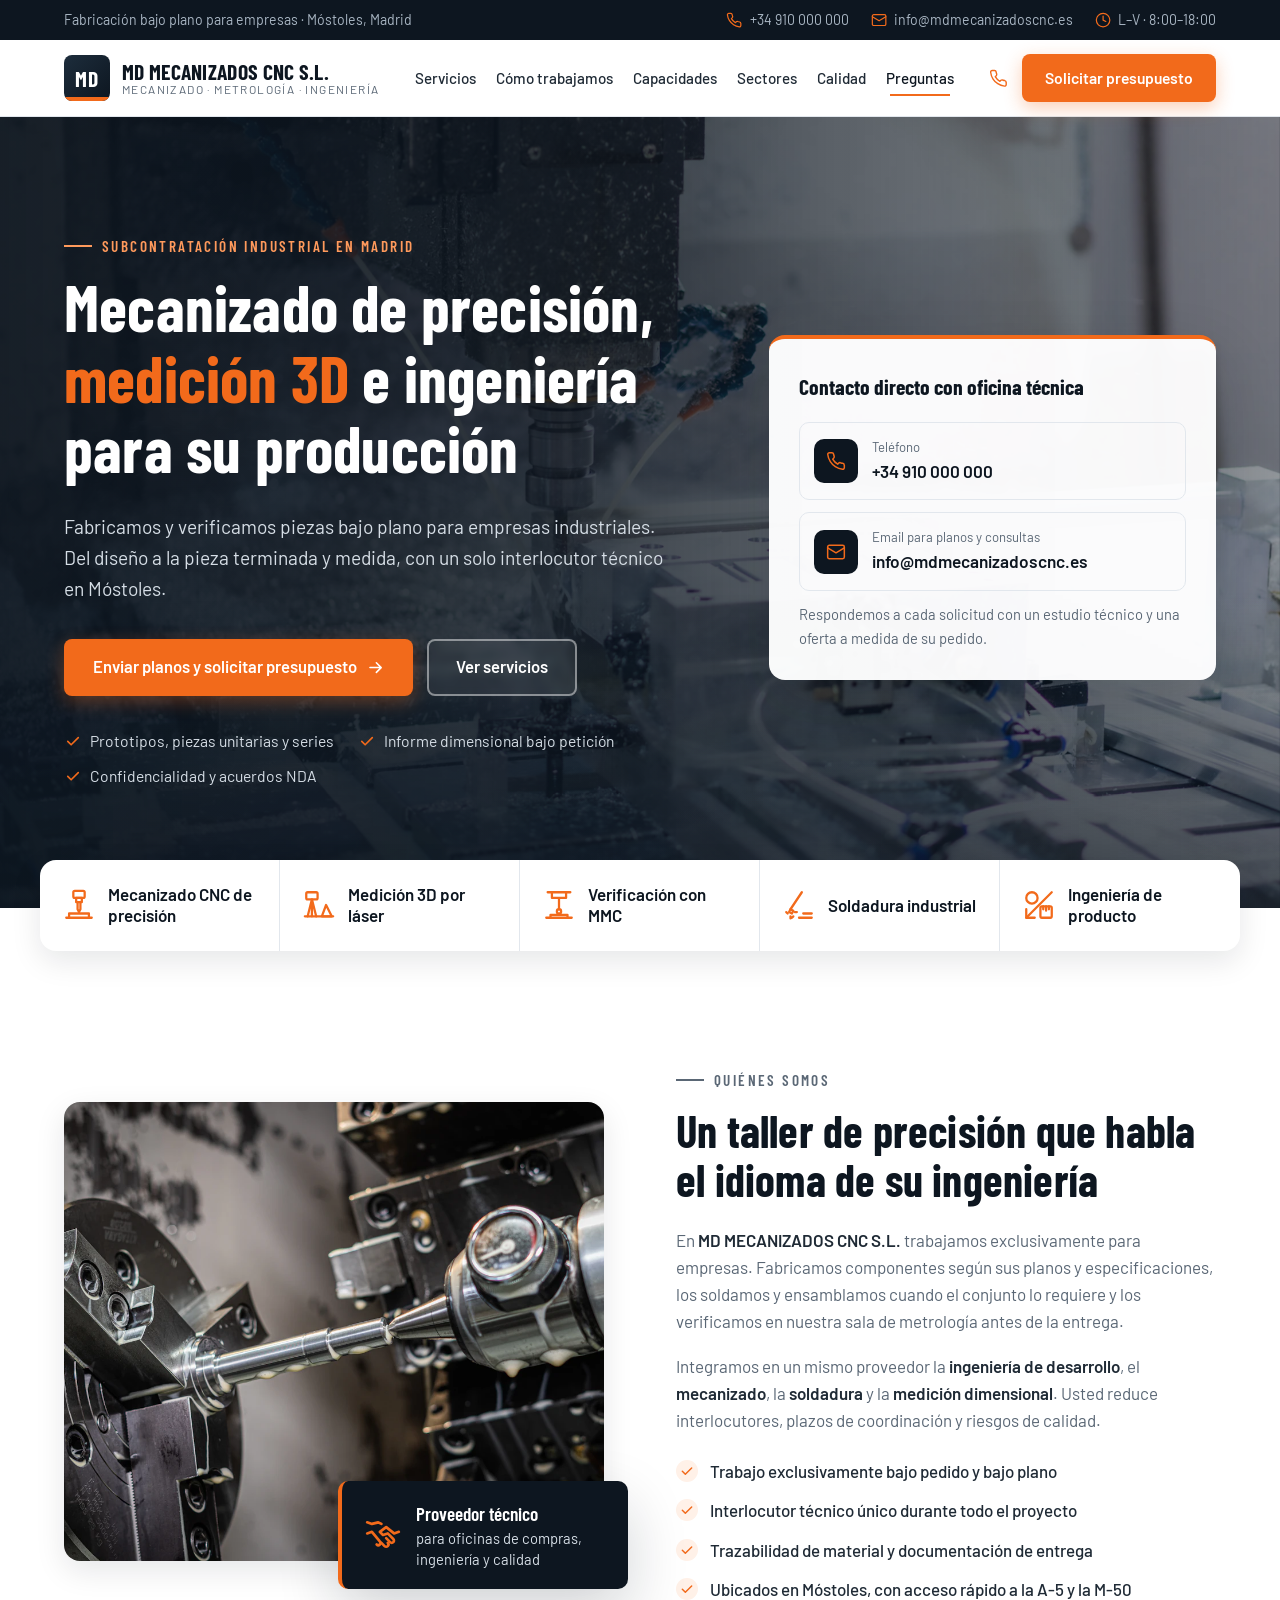
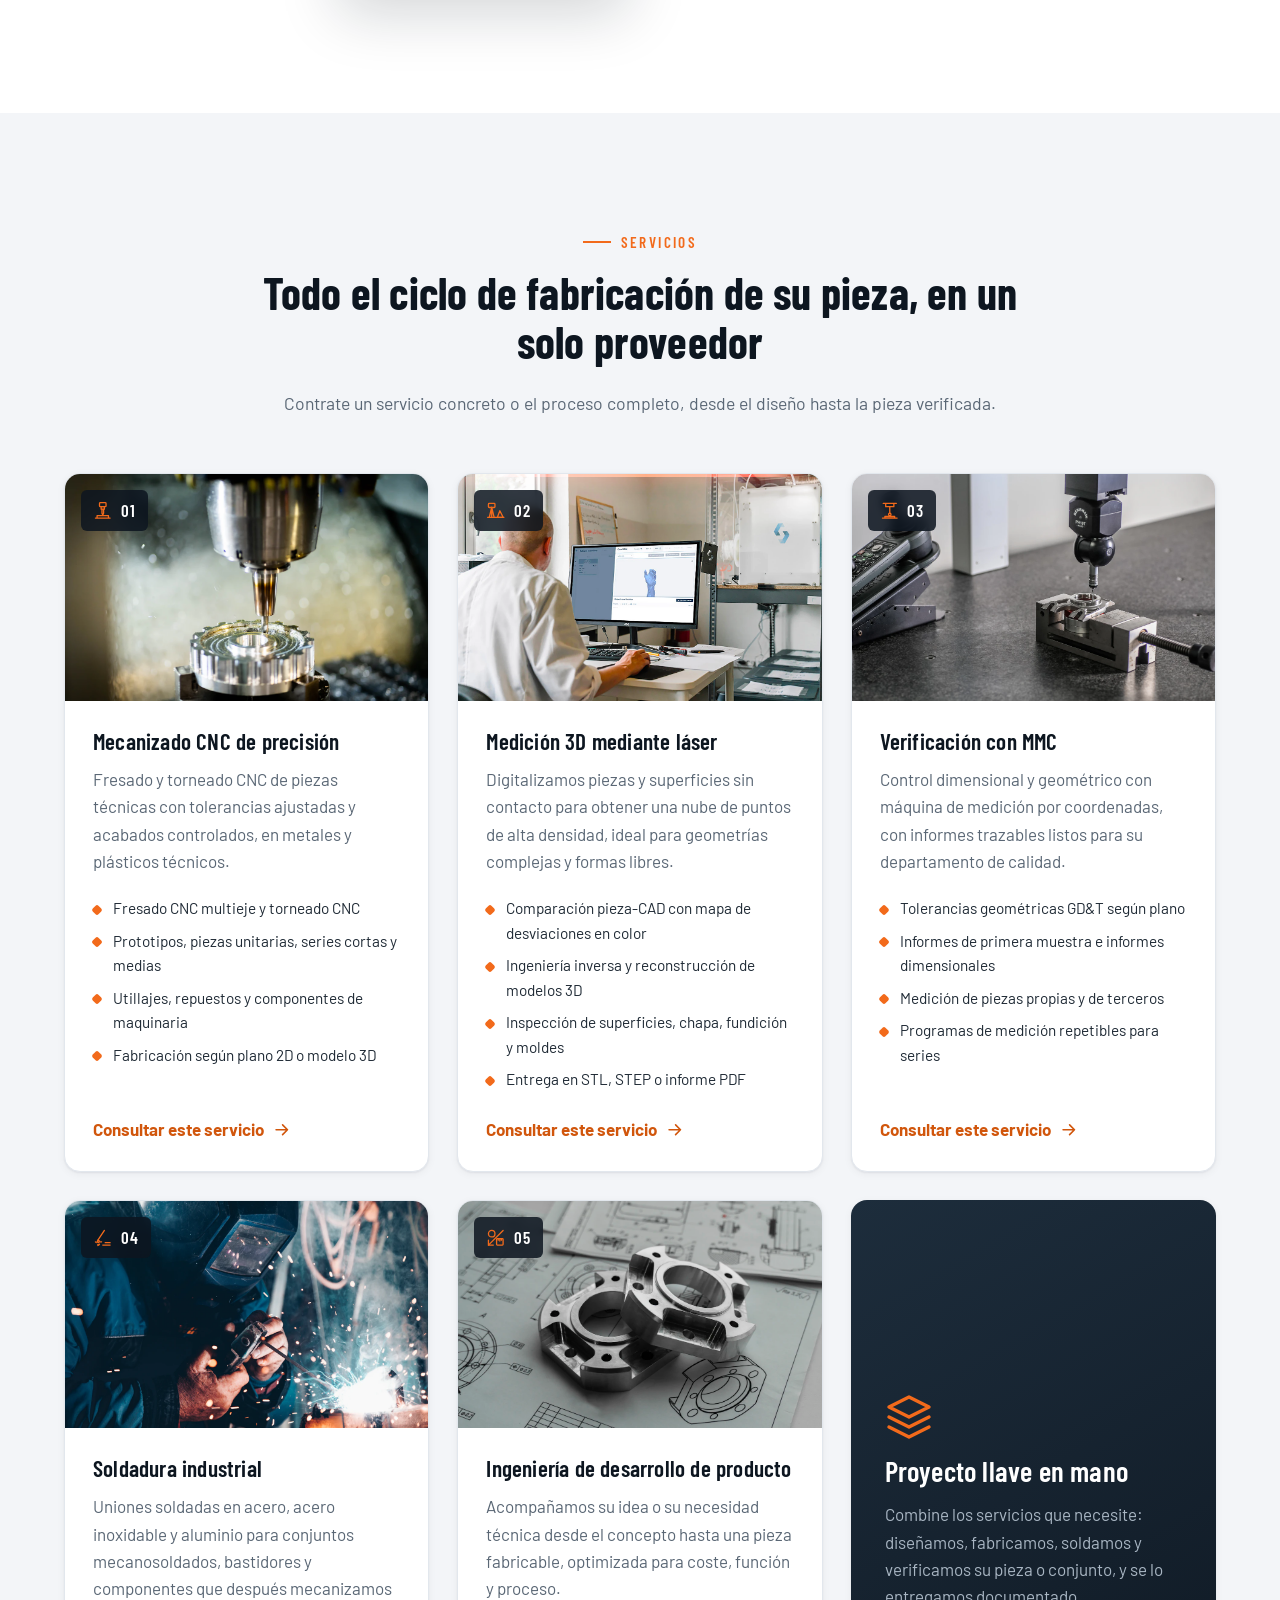
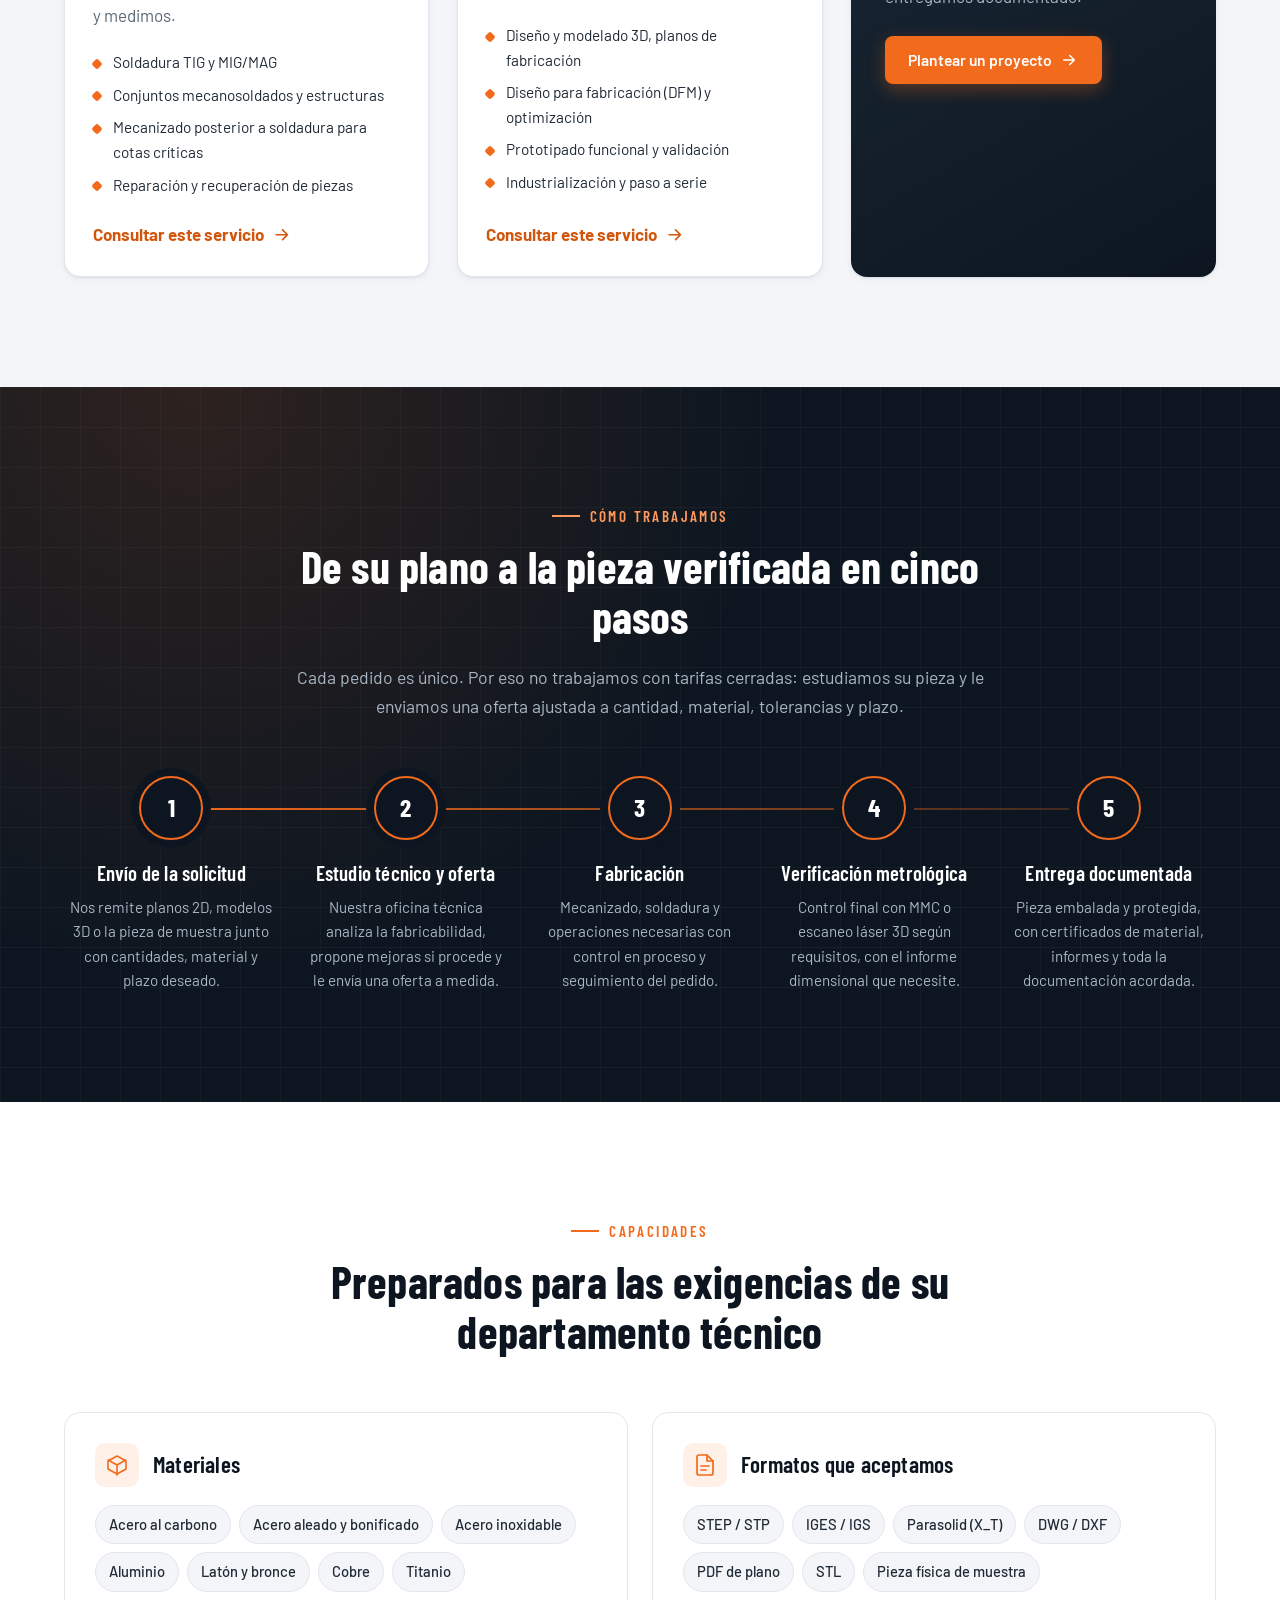
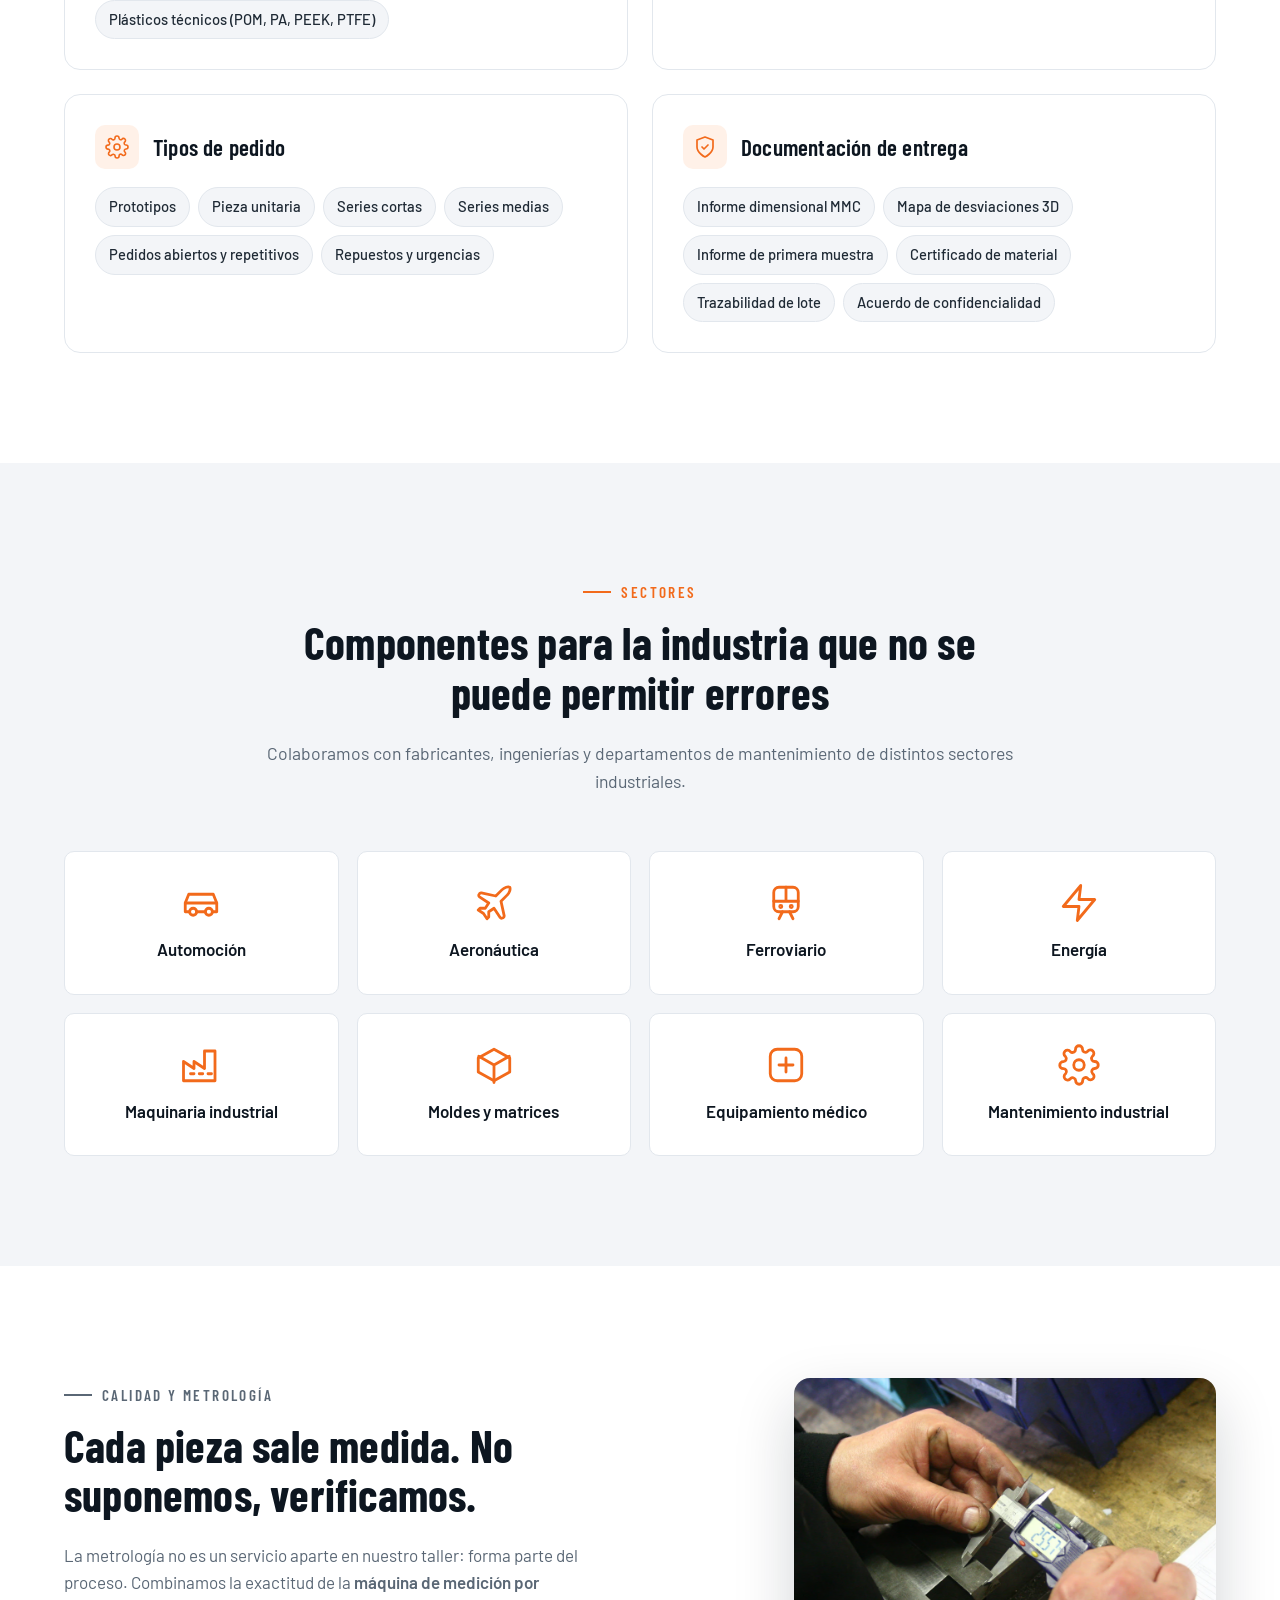
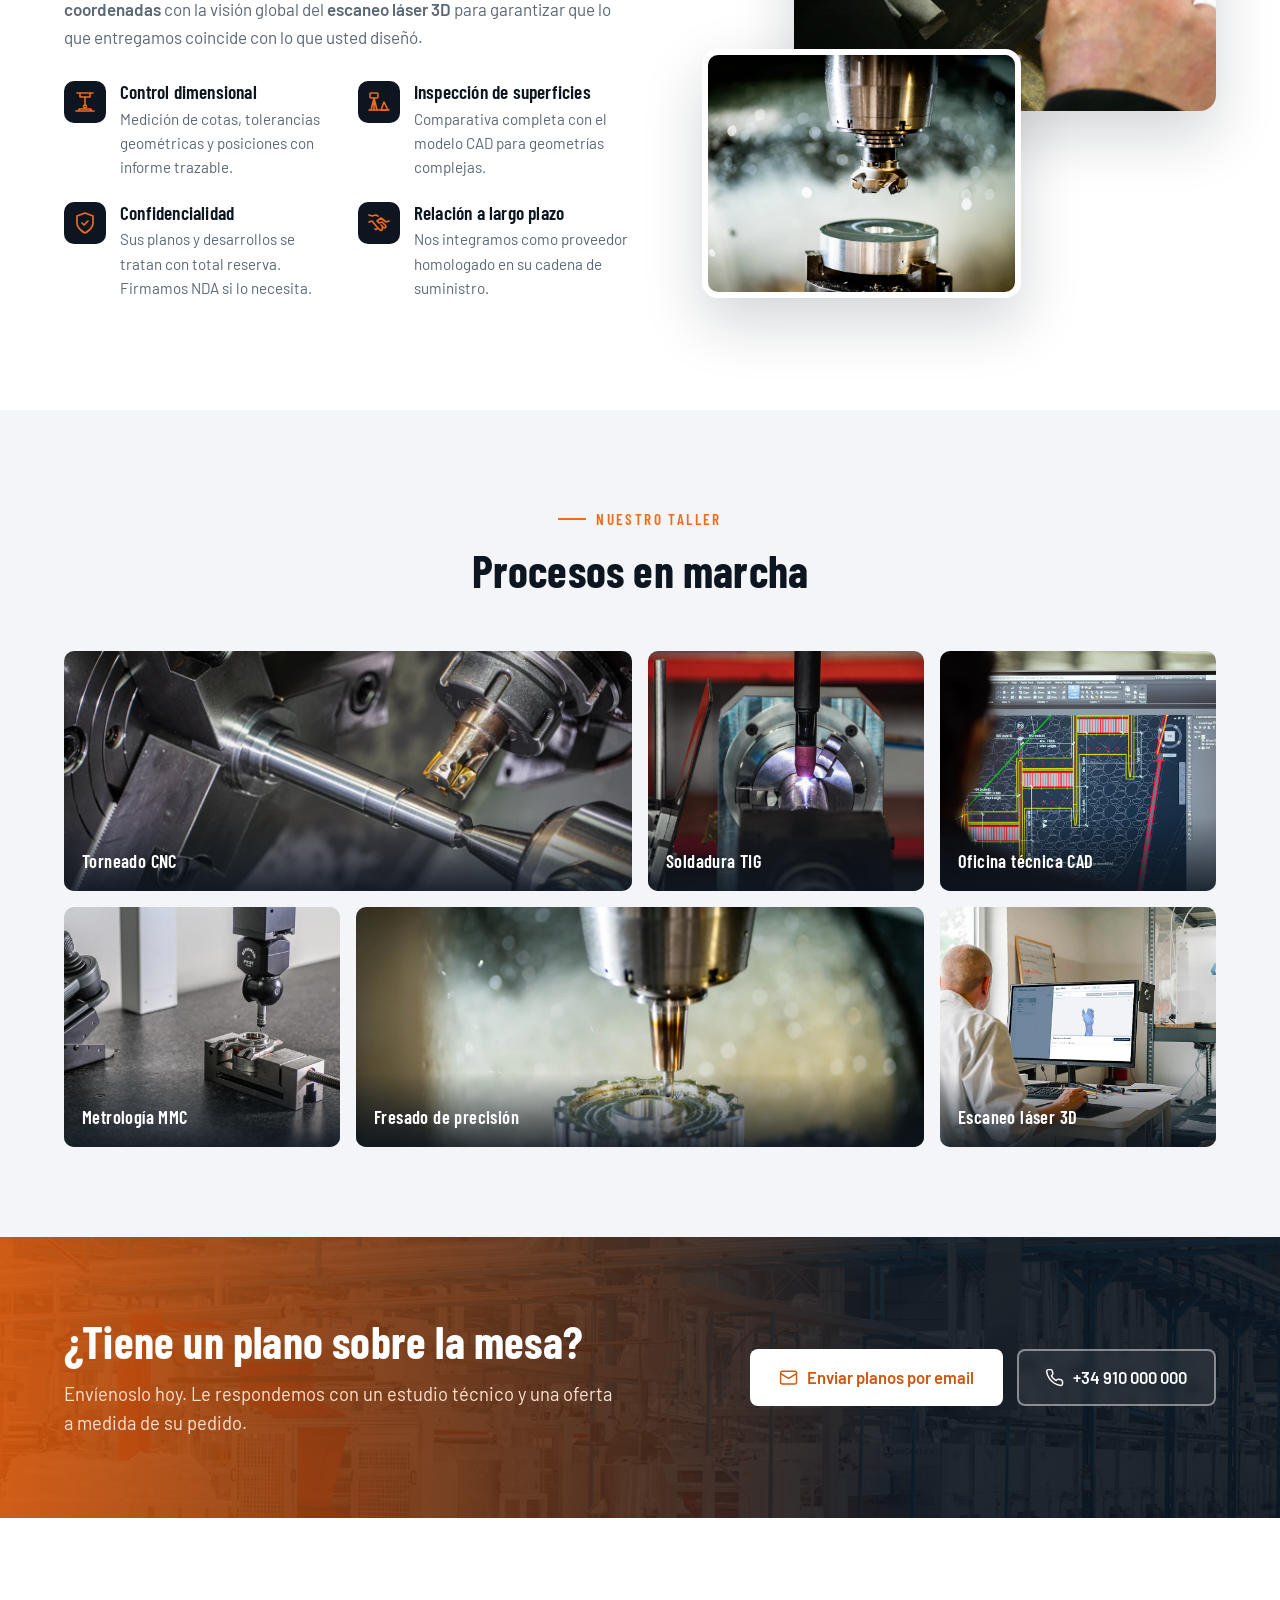
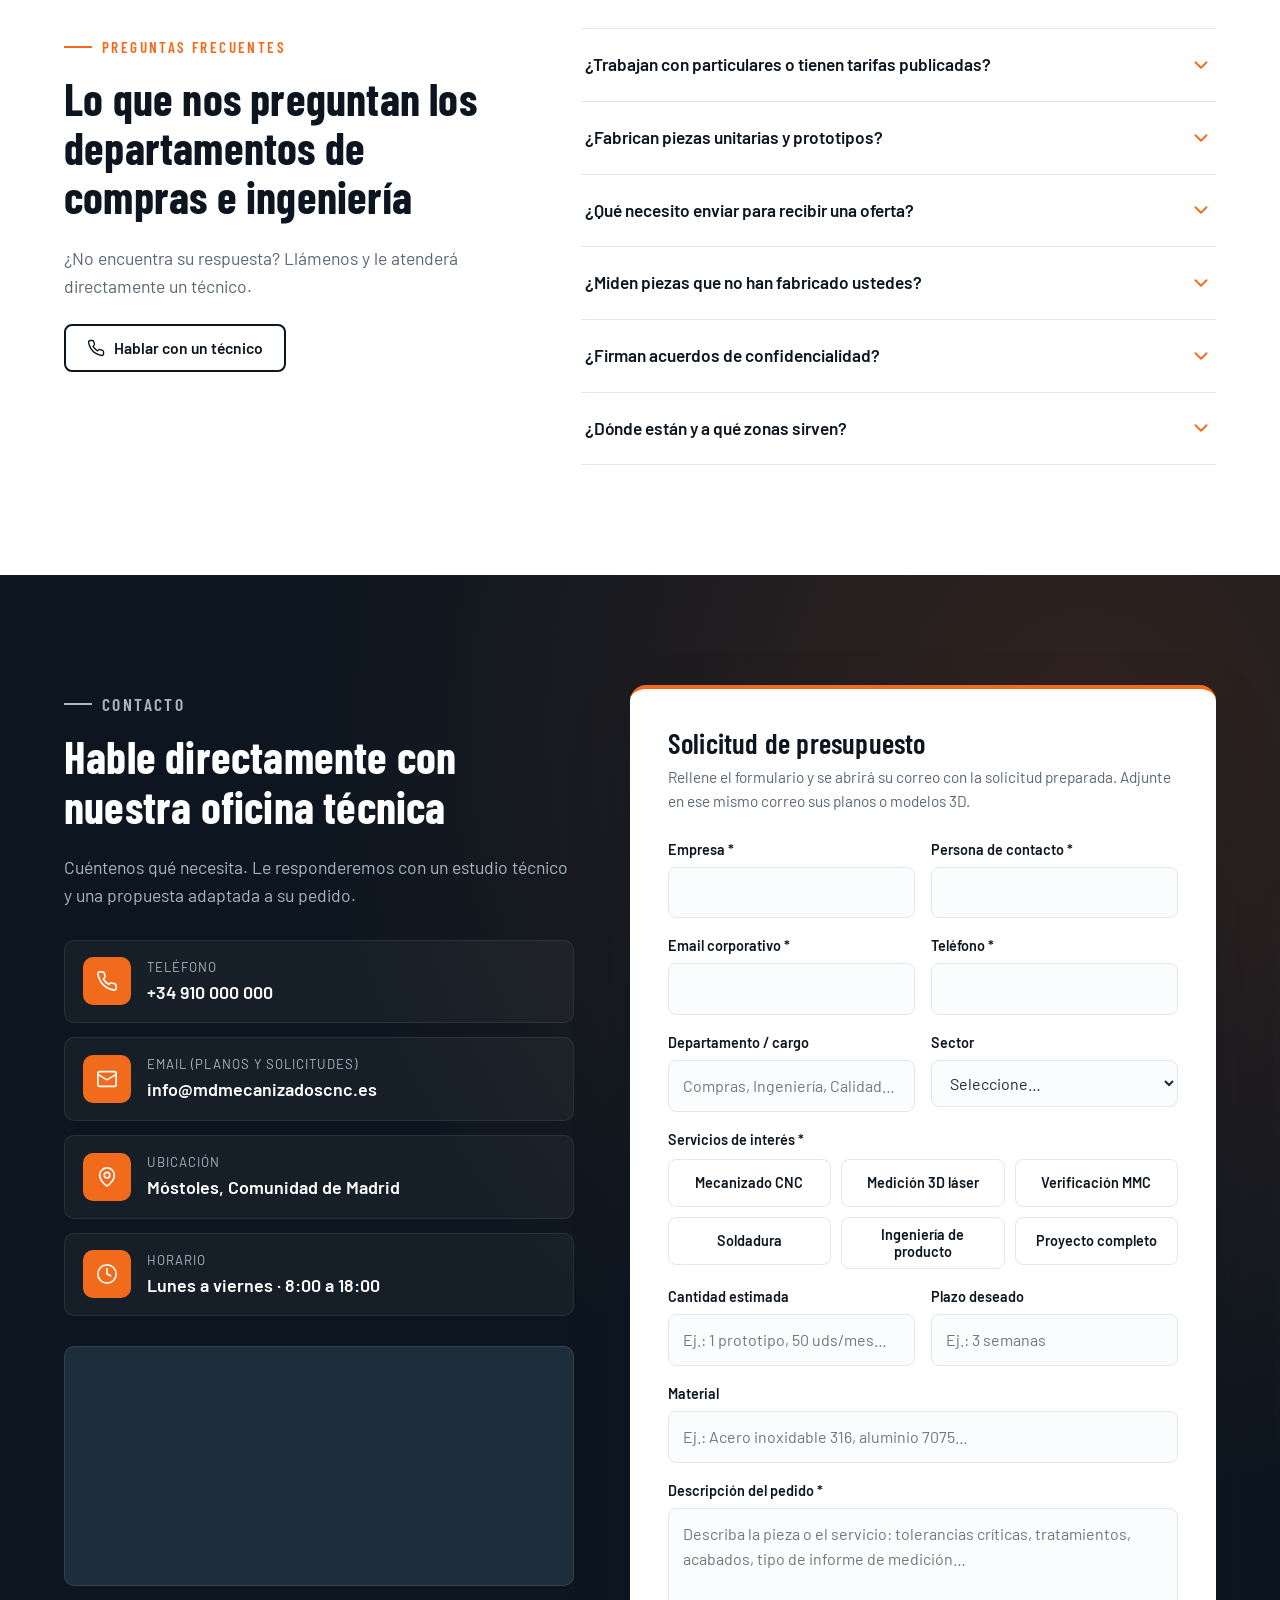
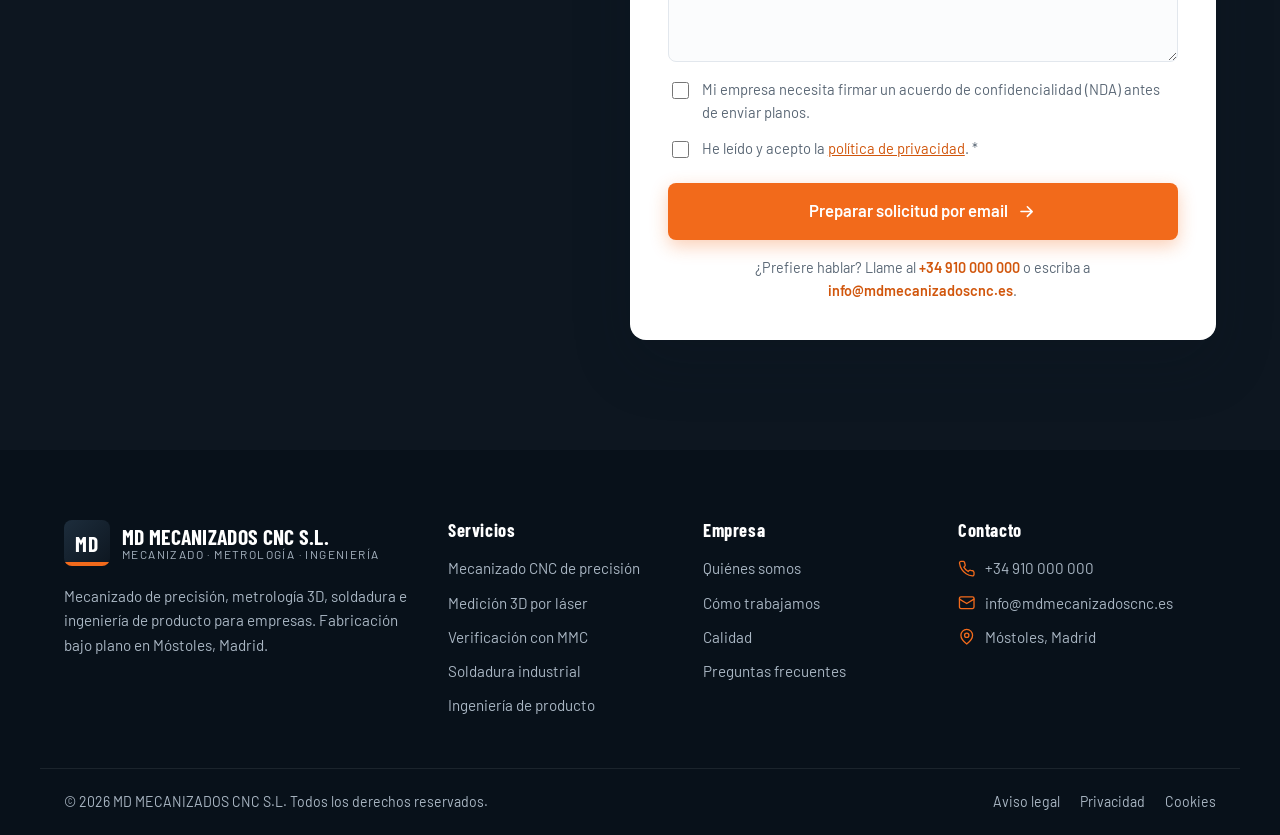
==== commit af7afd73: "Mostrar el nombre completo MD MECANIZADOS CNC S.L. - Nombre completo en cabecera, pie, títulos y tex" ====
--- a/index.html
+++ b/index.html
@@ -3,7 +3,7 @@
 <head>
   <meta charset="utf-8">
   <meta name="viewport" content="width=device-width, initial-scale=1">
-  <title>MD Mecanizados CNC · Mecanizado de precisión y metrología en Móstoles (Madrid)</title>
+  <title>MD MECANIZADOS CNC S.L. · Mecanizado de precisión y metrología en Móstoles (Madrid)</title>
   <meta name="description" content="Mecanizado CNC de precisión, medición 3D por láser, verificación con MMC, soldadura e ingeniería de desarrollo de producto para empresas. Fabricación bajo plano en Móstoles, Madrid. Solicite presupuesto.">
   <meta name="keywords" content="mecanizado CNC Móstoles, mecanizado de precisión Madrid, medición 3D láser, MMC, máquina de medición por coordenadas, soldadura industrial, ingeniería de producto, fabricación bajo plano, subcontratación mecanizado">
   <meta name="theme-color" content="#0d1620">
@@ -11,7 +11,7 @@
 
   <meta property="og:type" content="website">
   <meta property="og:locale" content="es_ES">
-  <meta property="og:title" content="MD Mecanizados CNC · Mecanizado de precisión y metrología">
+  <meta property="og:title" content="MD MECANIZADOS CNC S.L. · Mecanizado de precisión y metrología">
   <meta property="og:description" content="Su socio industrial en Móstoles: mecanizado CNC, medición 3D láser, MMC, soldadura e ingeniería de producto. Fabricación bajo plano para empresas.">
   <meta property="og:image" content="assets/img/hero-fresado-cnc.webp">
 
@@ -24,7 +24,7 @@
   {
     "@context": "https://schema.org",
     "@type": "LocalBusiness",
-    "name": "MD Mecanizados CNC, S.L.",
+    "name": "MD MECANIZADOS CNC S.L.",
     "description": "Mecanizado CNC de precisión, medición 3D por láser, verificación dimensional con MMC, soldadura e ingeniería de desarrollo de producto para empresas.",
     "url": "https://www.mdmecanizadoscnc.es/",
     "telephone": "+34 910 000 000",
@@ -93,11 +93,11 @@
 <!-- Cabecera -->
 <header class="header" id="top">
   <div class="container header__inner">
-    <a href="#top" class="brand" aria-label="MD Mecanizados CNC, inicio">
+    <a href="#top" class="brand" aria-label="MD MECANIZADOS CNC S.L., inicio">
       <span class="brand__mark" aria-hidden="true">MD</span>
       <span class="brand__text">
-        <strong>MD Mecanizados</strong>
-        <small>CNC · Metrología · Ingeniería</small>
+        <strong>MD MECANIZADOS CNC S.L.</strong>
+        <small>Mecanizado · Metrología · Ingeniería</small>
       </span>
     </a>
 
@@ -185,7 +185,7 @@
       <div class="about__text reveal">
         <p class="eyebrow">Quiénes somos</p>
         <h2>Un taller de precisión que habla el idioma de su ingeniería</h2>
-        <p>En <strong>MD Mecanizados CNC</strong> trabajamos exclusivamente para empresas. Fabricamos componentes según sus planos y especificaciones, los soldamos y ensamblamos cuando el conjunto lo requiere y los verificamos en nuestra sala de metrología antes de la entrega.</p>
+        <p>En <strong>MD MECANIZADOS CNC S.L.</strong> trabajamos exclusivamente para empresas. Fabricamos componentes según sus planos y especificaciones, los soldamos y ensamblamos cuando el conjunto lo requiere y los verificamos en nuestra sala de metrología antes de la entrega.</p>
         <p>Integramos en un mismo proveedor la <strong>ingeniería de desarrollo</strong>, el <strong>mecanizado</strong>, la <strong>soldadura</strong> y la <strong>medición dimensional</strong>. Usted reduce interlocutores, plazos de coordinación y riesgos de calidad.</p>
         <ul class="ticks">
           <li><svg class="ico"><use href="#i-check"/></svg>Trabajo exclusivamente bajo pedido y bajo plano</li>
@@ -654,9 +654,9 @@
 <footer class="footer">
   <div class="container footer__grid">
     <div class="footer__brand">
-      <a href="#top" class="brand brand--light" aria-label="MD Mecanizados CNC, volver arriba">
+      <a href="#top" class="brand brand--light" aria-label="MD MECANIZADOS CNC S.L., volver arriba">
         <span class="brand__mark" aria-hidden="true">MD</span>
-        <span class="brand__text"><strong>MD Mecanizados</strong><small>CNC · Metrología · Ingeniería</small></span>
+        <span class="brand__text"><strong>MD MECANIZADOS CNC S.L.</strong><small>Mecanizado · Metrología · Ingeniería</small></span>
       </a>
       <p>Mecanizado de precisión, metrología 3D, soldadura e ingeniería de producto para empresas. Fabricación bajo plano en Móstoles, Madrid.</p>
     </div>
@@ -689,7 +689,7 @@
     </div>
   </div>
   <div class="container footer__bottom">
-    <p>© <span id="year">2026</span> MD Mecanizados CNC, S.L. Todos los derechos reservados.</p>
+    <p>© <span id="year">2026</span> MD MECANIZADOS CNC S.L. Todos los derechos reservados.</p>
     <ul>
       <li><a href="legal.html#aviso-legal">Aviso legal</a></li>
       <li><a href="legal.html#privacidad">Privacidad</a></li>
--- a/assets/css/styles.css
+++ b/assets/css/styles.css
@@ -1,5 +1,5 @@
 /* =========================================================
-   MD Mecanizados CNC · Hoja de estilos principal
+   MD MECANIZADOS CNC S.L. · Hoja de estilos principal
    ========================================================= */
 
 /* Fuentes Barlow y Barlow Condensed (SIL Open Font License), alojadas localmente. Subconjunto latino. */
@@ -173,7 +173,7 @@
 .header.is-scrolled { box-shadow: var(--shadow-sm); }
 .header__inner { display: flex; align-items: center; justify-content: space-between; height: var(--header-h); gap: 20px; }
 
-.brand { display: inline-flex; align-items: center; gap: 12px; }
+.brand { display: inline-flex; align-items: center; gap: 12px; flex-shrink: 0; }
 .brand__mark {
   display: grid; place-items: center; width: 46px; height: 46px; border-radius: 8px;
   background: linear-gradient(135deg, var(--steel), var(--ink)); color: #fff;
@@ -182,7 +182,7 @@
 }
 .brand__mark::after { content: ""; position: absolute; left: 0; right: 0; bottom: 0; height: 4px; background: var(--accent); }
 .brand__text { display: flex; flex-direction: column; line-height: 1.1; }
-.brand__text strong { font-family: var(--font-head); font-size: 1.35rem; color: var(--ink); font-weight: 700; letter-spacing: .3px; }
+.brand__text strong { font-family: var(--font-head); font-size: 1.35rem; color: var(--ink); font-weight: 700; letter-spacing: .3px; white-space: nowrap; }
 .brand__text small { font-size: .74rem; color: var(--muted); letter-spacing: 1.4px; text-transform: uppercase; }
 .brand--light .brand__text strong { color: #fff; }
 .brand--light .brand__text small { color: var(--muted-light); }
@@ -421,6 +421,7 @@
 .contact { background: var(--ink); color: #d6dee6; position: relative; }
 .contact::before { content: ""; position: absolute; inset: 0; background: radial-gradient(circle at 85% 10%, rgba(242, 106, 27, .16), transparent 45%); pointer-events: none; }
 .contact__grid { position: relative; display: grid; grid-template-columns: 1fr 1.15fr; gap: 56px; align-items: start; }
+.contact__grid > *, .contact__list li > div { min-width: 0; }
 .contact__info h2 { color: #fff; }
 .contact__info > p { color: var(--muted-light); font-size: 1.1rem; }
 .contact__list { display: grid; gap: 14px; margin: 30px 0; }
@@ -507,7 +508,8 @@
 /* =========================================================
    Responsive
    ========================================================= */
-@media (max-width: 1520px) {
+/* Con el menú completo visible, el teléfono de cabecera se muestra solo como icono (el número está en la barra superior) */
+@media (min-width: 1201px) {
   .header__phone span { display: none; }
 }
 @media (max-width: 1340px) {
@@ -612,5 +614,9 @@
 
 @media (max-width: 380px) {
   .topbar__contact li:first-child { display: none; }
+  .brand { gap: 9px; }
+  .brand__mark { width: 36px; height: 36px; font-size: 1.05rem; }
+  .brand__text strong { font-size: 1.04rem; }
+  .brand__text small { font-size: .58rem; letter-spacing: .6px; }
   .checks { grid-template-columns: 1fr; }
 }
